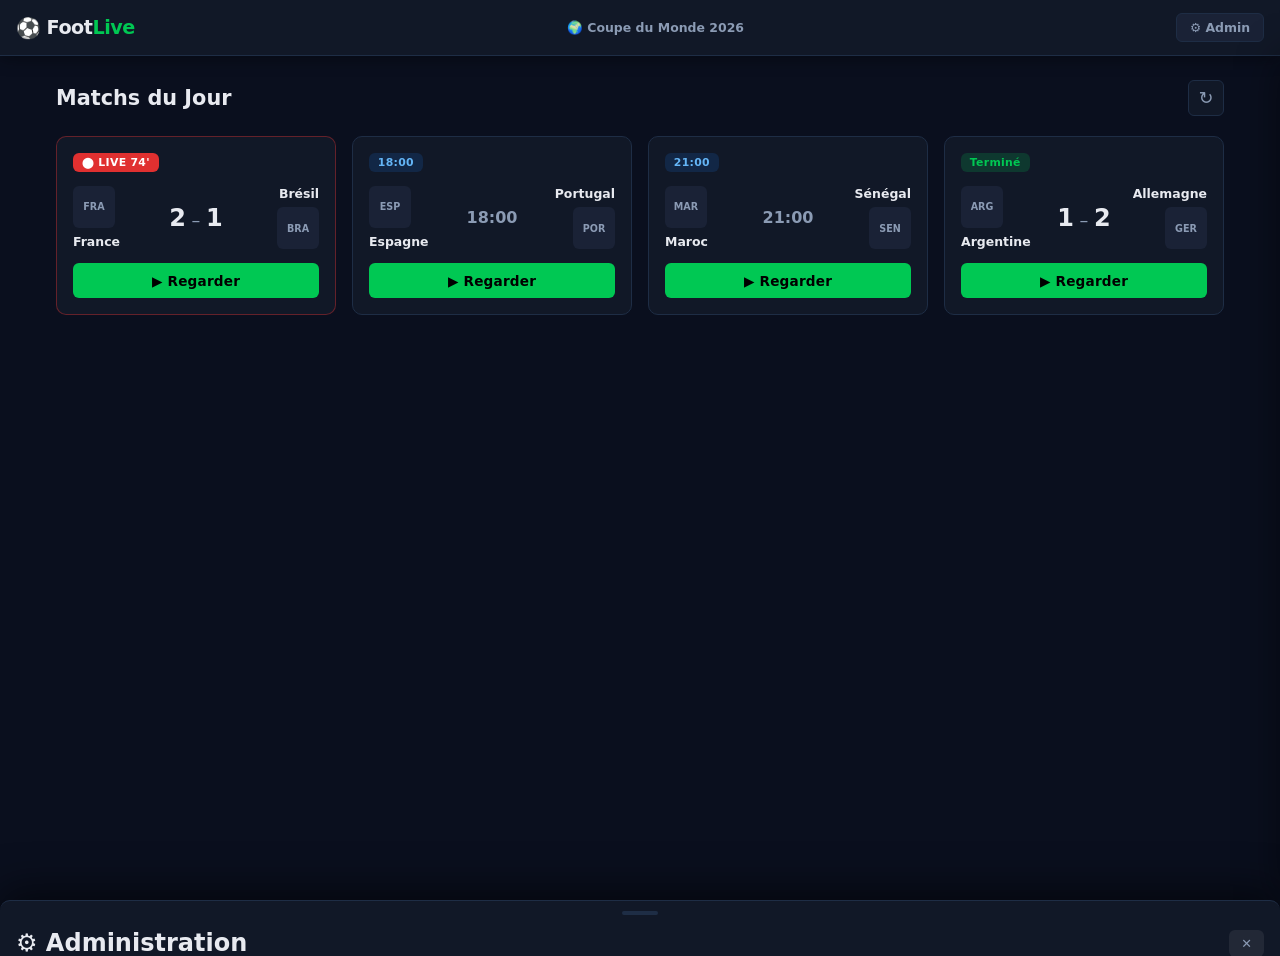
==== index.html @ f61d58e2 "feat: refonte complète FootLive - UX match-first Nouveau flux : matchs du jour → chaînes du match → " ====
<!DOCTYPE html>
<html lang="fr">
<head>
  <meta charset="UTF-8" />
  <meta name="viewport" content="width=device-width, initial-scale=1.0" />
  <title>FootLive – Streaming Football</title>
  <link rel="stylesheet" href="css/style.css" />
  <script src="https://cdn.jsdelivr.net/npm/hls.js@latest"></script>
  <script src="https://www.gstatic.com/firebasejs/9.22.2/firebase-app-compat.js"></script>
  <script src="https://www.gstatic.com/firebasejs/9.22.2/firebase-database-compat.js"></script>
</head>
<body>

  <!-- ═══════════════════════════════════
       HEADER
  ═══════════════════════════════════ -->
  <header class="header">
    <div class="header__brand">
      <span class="header__icon">⚽</span>
      <span class="header__name">Foot<span class="accent">Live</span></span>
    </div>
    <div class="header__badge">🌍 Coupe du Monde 2026</div>
    <button class="btn-admin" id="btnAdmin">⚙ Admin</button>
  </header>

  <!-- ═══════════════════════════════════
       CONTENU PRINCIPAL – Matchs du Jour
  ═══════════════════════════════════ -->
  <main class="main">
    <div class="section-header">
      <h1 class="section-title">Matchs du Jour</h1>
      <button class="btn-refresh" id="btnRefresh" title="Actualiser">↻</button>
    </div>
    <div class="matches-grid" id="matchesGrid">
      <p class="state-msg">Chargement des matchs…</p>
    </div>
  </main>

  <!-- ═══════════════════════════════════
       OVERLAY (assombrit le fond)
  ═══════════════════════════════════ -->
  <div class="overlay" id="overlay"></div>

  <!-- ═══════════════════════════════════
       PANEL CHAÎNES (slide depuis la droite)
  ═══════════════════════════════════ -->
  <aside class="channel-panel" id="channelPanel" aria-hidden="true">
    <div class="panel-header">
      <h2 class="panel-title" id="channelPanelTitle">📺 Chaînes disponibles</h2>
      <button class="btn-icon" id="btnCloseChannels" title="Fermer">✕</button>
    </div>
    <ul class="channel-list" id="channelList">
      <li class="state-msg">Chargement…</li>
    </ul>
  </aside>

  <!-- ═══════════════════════════════════
       LECTEUR PLEIN ÉCRAN
  ═══════════════════════════════════ -->
  <div class="player-overlay" id="playerOverlay" aria-hidden="true">
    <div class="player-header">
      <button class="btn-icon btn-back" id="btnBackToChannels">← Chaînes</button>
      <div class="player-info">
        <span class="player-channel-name" id="playerChannelName">–</span>
        <span class="player-match-name" id="playerMatchName">–</span>
      </div>
      <button class="btn-icon btn-quit" id="btnClosePlayer">✕ Quitter</button>
    </div>
    <div class="player-body">
      <div class="player-placeholder" id="playerPlaceholder">
        <div class="placeholder-icon">▶</div>
        <p id="playerMsg">Chargement du stream…</p>
      </div>
      <video id="videoPlayer" controls playsinline></video>
      <iframe id="iframePlayer"
        allowfullscreen
        allow="autoplay; encrypted-media; picture-in-picture">
      </iframe>
    </div>
  </div>

  <!-- ═══════════════════════════════════
       MODAL PIN
  ═══════════════════════════════════ -->
  <div class="pin-modal" id="pinModal" aria-hidden="true">
    <div class="pin-modal__box">
      <h2>🔐 Accès Admin</h2>
      <p class="pin-subtitle">Entrez votre code PIN à 4 chiffres</p>
      <div class="pin-inputs">
        <input class="pin-digit" type="password" maxlength="1" inputmode="numeric" autocomplete="off">
        <input class="pin-digit" type="password" maxlength="1" inputmode="numeric" autocomplete="off">
        <input class="pin-digit" type="password" maxlength="1" inputmode="numeric" autocomplete="off">
        <input class="pin-digit" type="password" maxlength="1" inputmode="numeric" autocomplete="off">
      </div>
      <p class="pin-error" id="pinError"></p>
      <button class="btn-ghost" id="btnCancelPin">Annuler</button>
    </div>
  </div>

  <!-- ═══════════════════════════════════
       PANEL ADMIN (bottom sheet)
  ═══════════════════════════════════ -->
  <div class="admin-panel" id="adminPanel" aria-hidden="true">
    <div class="admin-panel__handle"></div>
    <div class="panel-header">
      <h2>⚙ Administration</h2>
      <button class="btn-icon" id="btnCloseAdmin">✕</button>
    </div>

    <div class="admin-tabs" role="tablist">
      <button class="admin-tab active" data-tab="channels">📋 Chaînes</button>
      <button class="admin-tab" data-tab="add">➕ Ajouter</button>
      <button class="admin-tab" data-tab="settings">🔧 Paramètres</button>
    </div>

    <div class="admin-body">

      <!-- Liste des chaînes -->
      <div class="admin-pane active" id="admin-channels">
        <ul class="admin-ch-list" id="adminChannelList">
          <li class="state-msg">Chargement…</li>
        </ul>
      </div>

      <!-- Formulaire Ajouter -->
      <div class="admin-pane" id="admin-add">
        <form class="form" id="addChannelForm" novalidate>
          <div class="form-group">
            <label for="newName">Nom de la chaîne <span class="required">*</span></label>
            <input id="newName" type="text" placeholder="ex : beIN Sports 1" required />
          </div>
          <div class="form-group">
            <label for="newLogo">URL du logo</label>
            <input id="newLogo" type="url" placeholder="https://…/logo.png" />
          </div>
          <div class="form-group">
            <label for="newUrl">URL du stream <span class="required">*</span></label>
            <input id="newUrl" type="text" placeholder="mora=https://… ou embed=https://…" required />
            <small>Préfixe <code>mora=</code> pour HLS · <code>embed=</code> pour iframe</small>
          </div>
          <div class="form-group">
            <label for="newCategory">Catégorie</label>
            <select id="newCategory">
              <option value="general">Général</option>
              <option value="sports">Sports</option>
              <option value="football">Football</option>
              <option value="premium">Premium</option>
            </select>
          </div>
          <div class="form-group">
            <label for="newMatches">Mots-clés matchs</label>
            <input id="newMatches" type="text" placeholder="France, Brésil, Real Madrid" />
            <small>Séparés par des virgules — laissez vide pour afficher sur tous les matchs</small>
          </div>
          <button type="submit" class="btn-primary">➕ Ajouter la chaîne</button>
          <p class="form-feedback" id="addFeedback"></p>
        </form>
      </div>

      <!-- Paramètres -->
      <div class="admin-pane" id="admin-settings">
        <form class="form" id="changePinForm" novalidate>
          <h3>Changer le code PIN</h3>
          <div class="form-group">
            <label for="currentPin">PIN actuel</label>
            <input id="currentPin" type="password" maxlength="4" inputmode="numeric" />
          </div>
          <div class="form-group">
            <label for="newPinSetting">Nouveau PIN (4 chiffres)</label>
            <input id="newPinSetting" type="password" maxlength="4" inputmode="numeric" />
          </div>
          <div class="form-group">
            <label for="confirmPinSetting">Confirmer le nouveau PIN</label>
            <input id="confirmPinSetting" type="password" maxlength="4" inputmode="numeric" />
          </div>
          <button type="submit" class="btn-primary">Enregistrer</button>
          <p class="form-feedback" id="pinFeedback"></p>
        </form>
      </div>

    </div>
  </div>

  <!-- ═══════════════════════════════════
       SCRIPTS (ordre de chargement important)
  ═══════════════════════════════════ -->
  <script src="js/firebase.config.js"></script>
  <script src="js/player.js"></script>
  <script src="js/channels.js"></script>
  <script src="js/matches.js"></script>
  <script src="js/app.js"></script>
</body>
</html>
---- css/style.css ----
/* ============================================================
   style.css – FootLive · Thème dark · Mobile-first
============================================================ */

/* ── Variables ── */
:root {
  --bg:        #0a0f1e;
  --bg-card:   #111827;
  --bg-card-2: #1a2236;
  --green:     #00c853;
  --red:       #e03030;
  --text:      #e8eaf0;
  --text-dim:  #8b9bb4;
  --border:    #1e2d45;
  --h:         56px;       /* hauteur header */
  --panel-w:   360px;      /* largeur panel chaînes */
  --r:         10px;       /* border-radius */
  --r-sm:      6px;
  --t:         0.25s ease;
  --shadow:    0 8px 40px rgba(0,0,0,0.55);
}

/* ── Reset ── */
*, *::before, *::after { box-sizing: border-box; margin: 0; padding: 0; }
html { font-size: 16px; }
body {
  background: var(--bg);
  color: var(--text);
  font-family: system-ui, -apple-system, 'Segoe UI', sans-serif;
  min-height: 100vh;
  overflow-x: hidden;
}
ul  { list-style: none; }
img { display: block; }
button { cursor: pointer; font-family: inherit; border: none; background: none; }
input, select { font-family: inherit; }

::-webkit-scrollbar { width: 6px; }
::-webkit-scrollbar-track { background: var(--bg); }
::-webkit-scrollbar-thumb { background: var(--border); border-radius: 3px; }
::-webkit-scrollbar-thumb:hover { background: var(--text-dim); }

/* ============================================================
   HEADER
============================================================ */
.header {
  position: fixed;
  top: 0; left: 0; right: 0;
  height: var(--h);
  background: var(--bg-card);
  border-bottom: 1px solid var(--border);
  display: flex;
  align-items: center;
  padding: 0 1rem;
  gap: 0.75rem;
  z-index: 100;
  box-shadow: 0 2px 16px rgba(0,0,0,0.4);
}

.header__brand {
  display: flex;
  align-items: center;
  gap: 0.35rem;
  flex-shrink: 0;
}

.header__icon { font-size: 1.25rem; }

.header__name {
  font-size: 1.2rem;
  font-weight: 800;
  letter-spacing: -0.5px;
  white-space: nowrap;
}

.accent { color: var(--green); }

.header__badge {
  flex: 1;
  text-align: center;
  font-size: 0.78rem;
  font-weight: 600;
  color: var(--text-dim);
  white-space: nowrap;
}

.btn-admin {
  background: var(--bg-card-2);
  border: 1px solid var(--border);
  color: var(--text-dim);
  padding: 0.38rem 0.8rem;
  border-radius: var(--r-sm);
  font-size: 0.78rem;
  font-weight: 600;
  flex-shrink: 0;
  transition: var(--t);
}
.btn-admin:hover { border-color: var(--green); color: var(--green); }

/* ============================================================
   MAIN – MATCHS DU JOUR
============================================================ */
.main {
  margin-top: var(--h);
  padding: 1.5rem 1rem 3rem;
  max-width: 1200px;
  margin-left: auto;
  margin-right: auto;
}

.section-header {
  display: flex;
  align-items: center;
  justify-content: space-between;
  margin-bottom: 1.25rem;
}

.section-title {
  font-size: 1.3rem;
  font-weight: 800;
}

.btn-refresh {
  background: var(--bg-card);
  border: 1px solid var(--border);
  color: var(--text-dim);
  width: 36px;
  height: 36px;
  border-radius: var(--r-sm);
  font-size: 1.1rem;
  display: flex;
  align-items: center;
  justify-content: center;
  transition: color var(--t), border-color var(--t);
}
.btn-refresh:hover { color: var(--green); border-color: var(--green); }

/* ── Grille de cards ── */
.matches-grid {
  display: grid;
  grid-template-columns: repeat(auto-fill, minmax(280px, 1fr));
  gap: 1rem;
}

/* ── Card match ── */
.match-card {
  background: var(--bg-card);
  border: 1px solid var(--border);
  border-radius: var(--r);
  padding: 1rem;
  display: flex;
  flex-direction: column;
  gap: 0.85rem;
  transition: transform var(--t), box-shadow var(--t), border-color var(--t);
}

.match-card:hover {
  transform: translateY(-3px);
  box-shadow: var(--shadow);
}

.match-card--live { border-color: rgba(224,48,48,0.4); }

/* Badges statut */
.badge {
  align-self: flex-start;
  font-size: 0.68rem;
  font-weight: 700;
  padding: 0.2rem 0.55rem;
  border-radius: var(--r-sm);
  letter-spacing: 0.3px;
}

.badge--live {
  background: var(--red);
  color: #fff;
  animation: pulse 1.5s infinite;
}

.badge--ft {
  background: rgba(0,200,83,0.18);
  color: var(--green);
}

.badge--ns {
  background: rgba(21,101,192,0.2);
  color: #64b5f6;
}

@keyframes pulse {
  0%, 100% { opacity: 1; }
  50%       { opacity: 0.55; }
}

/* Équipes + score */
.match-teams {
  display: flex;
  align-items: center;
  gap: 0.4rem;
}

.team {
  display: flex;
  flex-direction: column;
  align-items: center;
  gap: 0.4rem;
  flex: 1;
  min-width: 0;
}

.team--home { align-items: flex-start; }
.team--away { align-items: flex-end; }

.team-logo {
  width: 42px;
  height: 42px;
  object-fit: contain;
  flex-shrink: 0;
}

.team-logo-fb {
  width: 42px;
  height: 42px;
  background: var(--bg-card-2);
  border-radius: var(--r-sm);
  display: flex;
  align-items: center;
  justify-content: center;
  font-size: 0.6rem;
  font-weight: 700;
  color: var(--text-dim);
  text-transform: uppercase;
  flex-shrink: 0;
}

.team-name {
  font-size: 0.78rem;
  font-weight: 600;
  white-space: nowrap;
  overflow: hidden;
  text-overflow: ellipsis;
  max-width: 100%;
}

.team--home .team-name { text-align: left; }
.team--away .team-name { text-align: right; }

/* Score / heure */
.match-score {
  font-size: 1.5rem;
  font-weight: 900;
  text-align: center;
  min-width: 68px;
  flex-shrink: 0;
  color: var(--text);
}

.score-sep {
  color: var(--text-dim);
  font-weight: 400;
  font-size: 1.1rem;
}

.match-time {
  font-size: 1rem;
  font-weight: 700;
  text-align: center;
  min-width: 68px;
  flex-shrink: 0;
  color: var(--text-dim);
}

/* Bouton regarder */
.btn-watch {
  background: var(--green);
  color: #000;
  padding: 0.6rem 1rem;
  border-radius: var(--r-sm);
  font-size: 0.85rem;
  font-weight: 700;
  width: 100%;
  transition: opacity var(--t);
  letter-spacing: 0.2px;
}
.btn-watch:hover { opacity: 0.82; }

/* État vide / chargement */
.state-msg {
  color: var(--text-dim);
  font-size: 0.9rem;
  text-align: center;
  padding: 2.5rem 1rem;
  grid-column: 1 / -1;
}

/* ============================================================
   OVERLAY (fond sombre)
============================================================ */
.overlay {
  display: none;
  position: fixed;
  inset: 0;
  background: rgba(0,0,0,0.68);
  z-index: 200;
  backdrop-filter: blur(3px);
  -webkit-backdrop-filter: blur(3px);
}
.overlay.active { display: block; }

/* ============================================================
   PANEL CHAÎNES (slide depuis la droite)
============================================================ */
.channel-panel {
  position: fixed;
  top: var(--h);
  right: 0;
  bottom: 0;
  width: min(var(--panel-w), 100vw);
  background: var(--bg-card);
  border-left: 1px solid var(--border);
  z-index: 300;
  display: flex;
  flex-direction: column;
  transform: translateX(102%);
  transition: transform 0.3s cubic-bezier(0.4, 0, 0.2, 1);
  box-shadow: -8px 0 40px rgba(0,0,0,0.45);
}

.channel-panel.open { transform: translateX(0); }

/* ── En-tête commun panel / admin ── */
.panel-header {
  display: flex;
  align-items: center;
  justify-content: space-between;
  padding: 0.9rem 1rem;
  border-bottom: 1px solid var(--border);
  flex-shrink: 0;
  gap: 0.75rem;
}

.panel-title {
  font-size: 0.88rem;
  font-weight: 700;
  line-height: 1.35;
  flex: 1;
}

/* ── Liste chaînes ── */
.channel-list {
  flex: 1;
  overflow-y: auto;
  padding-bottom: 1rem;
}

.channel-list .state-msg {
  padding: 2rem 1rem;
}

.channel-item {
  display: flex;
  align-items: center;
  gap: 0.75rem;
  padding: 0.8rem 1rem;
  border-bottom: 1px solid var(--border);
  transition: background var(--t);
}
.channel-item:hover { background: var(--bg-card-2); }

.ch-logo {
  width: 40px;
  height: 40px;
  object-fit: contain;
  border-radius: var(--r-sm);
  background: var(--bg-card-2);
  flex-shrink: 0;
}

.ch-logo-fb {
  width: 40px;
  height: 40px;
  display: flex;
  align-items: center;
  justify-content: center;
  font-size: 1.3rem;
  flex-shrink: 0;
  background: var(--bg-card-2);
  border-radius: var(--r-sm);
}

.ch-name {
  flex: 1;
  font-size: 0.875rem;
  font-weight: 600;
  white-space: nowrap;
  overflow: hidden;
  text-overflow: ellipsis;
}

.btn-watch-ch {
  background: var(--green);
  color: #000;
  padding: 0.35rem 0.7rem;
  border-radius: var(--r-sm);
  font-size: 0.75rem;
  font-weight: 700;
  flex-shrink: 0;
  transition: opacity var(--t);
}
.btn-watch-ch:hover { opacity: 0.82; }

/* ============================================================
   LECTEUR PLEIN ÉCRAN
============================================================ */
.player-overlay {
  position: fixed;
  inset: 0;
  background: #000;
  z-index: 400;
  display: flex;
  flex-direction: column;
  transform: translateY(100%);
  transition: transform 0.35s cubic-bezier(0.4, 0, 0.2, 1);
}

.player-overlay.open { transform: translateY(0); }

/* En-tête lecteur */
.player-header {
  display: flex;
  align-items: center;
  gap: 0.75rem;
  padding: 0.7rem 1rem;
  background: rgba(10,15,30,0.95);
  border-bottom: 1px solid rgba(255,255,255,0.07);
  flex-shrink: 0;
}

.player-info {
  flex: 1;
  display: flex;
  flex-direction: column;
  align-items: center;
  min-width: 0;
  gap: 2px;
}

.player-channel-name {
  font-size: 0.9rem;
  font-weight: 700;
  white-space: nowrap;
  overflow: hidden;
  text-overflow: ellipsis;
  max-width: 100%;
}

.player-match-name {
  font-size: 0.72rem;
  color: var(--text-dim);
  white-space: nowrap;
  overflow: hidden;
  text-overflow: ellipsis;
  max-width: 100%;
}

/* Corps lecteur */
.player-body {
  flex: 1;
  position: relative;
  background: #000;
}

#videoPlayer,
#iframePlayer {
  position: absolute;
  inset: 0;
  width: 100%;
  height: 100%;
  border: none;
  display: none;
}

.player-placeholder {
  position: absolute;
  inset: 0;
  display: flex;
  flex-direction: column;
  align-items: center;
  justify-content: center;
  gap: 1rem;
  color: var(--text-dim);
}

.placeholder-icon {
  font-size: 3.5rem;
  opacity: 0.25;
}

/* ── Boutons icône ── */
.btn-icon {
  background: rgba(255,255,255,0.07);
  color: var(--text-dim);
  padding: 0.38rem 0.75rem;
  border-radius: var(--r-sm);
  font-size: 0.8rem;
  font-weight: 600;
  transition: background var(--t), color var(--t);
  white-space: nowrap;
  flex-shrink: 0;
}
.btn-icon:hover { background: rgba(255,255,255,0.13); color: var(--text); }

.btn-back { color: var(--green); }
.btn-back:hover { color: var(--green); }

.btn-quit { color: rgba(224,48,48,0.75); }
.btn-quit:hover { color: var(--red); }

/* ============================================================
   MODAL PIN
============================================================ */
.pin-modal {
  display: none;
  position: fixed;
  inset: 0;
  background: rgba(0,0,0,0.78);
  z-index: 500;
  align-items: center;
  justify-content: center;
  backdrop-filter: blur(4px);
}
.pin-modal.open { display: flex; }

.pin-modal__box {
  background: var(--bg-card);
  border: 1px solid var(--border);
  border-radius: var(--r);
  padding: 2rem 1.75rem;
  text-align: center;
  width: min(360px, 92vw);
  box-shadow: var(--shadow);
}

.pin-modal__box h2 { font-size: 1.15rem; margin-bottom: 0.5rem; }

.pin-subtitle {
  font-size: 0.83rem;
  color: var(--text-dim);
  margin-bottom: 1.5rem;
}

.pin-inputs {
  display: flex;
  gap: 0.7rem;
  justify-content: center;
  margin-bottom: 0.85rem;
}

.pin-digit {
  width: 52px;
  height: 56px;
  background: var(--bg-card-2);
  border: 2px solid var(--border);
  color: var(--text);
  border-radius: var(--r-sm);
  text-align: center;
  font-size: 1.5rem;
  font-weight: 700;
  outline: none;
  transition: border-color var(--t);
}
.pin-digit:focus { border-color: var(--green); }

.pin-error {
  color: var(--red);
  font-size: 0.8rem;
  min-height: 1.2em;
  margin-bottom: 0.75rem;
}

/* ============================================================
   PANEL ADMIN (bottom sheet)
============================================================ */
.admin-panel {
  position: fixed;
  bottom: 0; left: 0; right: 0;
  height: 72vh;
  background: var(--bg-card);
  border-top: 1px solid var(--border);
  border-radius: var(--r) var(--r) 0 0;
  z-index: 400;
  display: flex;
  flex-direction: column;
  transform: translateY(100%);
  transition: transform 0.35s cubic-bezier(0.4, 0, 0.2, 1);
  box-shadow: 0 -10px 40px rgba(0,0,0,0.55);
}
.admin-panel.open { transform: translateY(0); }

.admin-panel__handle {
  width: 36px;
  height: 4px;
  background: var(--border);
  border-radius: 2px;
  margin: 10px auto 0;
  flex-shrink: 0;
}

/* Onglets admin */
.admin-tabs {
  display: flex;
  border-bottom: 1px solid var(--border);
  flex-shrink: 0;
}

.admin-tab {
  flex: 1;
  padding: 0.72rem 0.5rem;
  color: var(--text-dim);
  font-size: 0.78rem;
  font-weight: 600;
  border-bottom: 2px solid transparent;
  transition: var(--t);
}
.admin-tab:hover { color: var(--text); }
.admin-tab.active { color: var(--green); border-bottom-color: var(--green); }

/* Corps admin */
.admin-body {
  flex: 1;
  overflow: hidden;
  position: relative;
}

.admin-pane {
  display: none;
  position: absolute;
  inset: 0;
  overflow-y: auto;
  padding: 1rem;
}
.admin-pane.active { display: block; }

/* Liste chaînes admin */
.admin-ch-list {
  display: flex;
  flex-direction: column;
  gap: 0.5rem;
}

.admin-ch-item {
  display: flex;
  align-items: center;
  gap: 0.75rem;
  background: var(--bg-card-2);
  border: 1px solid var(--border);
  border-radius: var(--r-sm);
  padding: 0.7rem 0.85rem;
}

.admin-ch-info {
  flex: 1;
  min-width: 0;
}

.admin-ch-name {
  display: block;
  font-size: 0.875rem;
  font-weight: 600;
  white-space: nowrap;
  overflow: hidden;
  text-overflow: ellipsis;
}

.admin-ch-cat {
  font-size: 0.7rem;
  color: var(--text-dim);
  margin-top: 1px;
}

.btn-delete {
  border: 1px solid var(--red);
  color: var(--red);
  padding: 0.28rem 0.6rem;
  border-radius: var(--r-sm);
  font-size: 0.75rem;
  flex-shrink: 0;
  transition: background var(--t);
}
.btn-delete:hover { background: rgba(224,48,48,0.12); }

/* ============================================================
   FORMULAIRES
============================================================ */
.form {
  display: flex;
  flex-direction: column;
  gap: 0.9rem;
  max-width: 520px;
}

.form h3 { font-size: 1rem; margin-bottom: 0.25rem; }

.form-group {
  display: flex;
  flex-direction: column;
  gap: 0.3rem;
}

.form-group label {
  font-size: 0.78rem;
  color: var(--text-dim);
  font-weight: 500;
}

.required { color: var(--red); }

.form-group input,
.form-group select {
  background: var(--bg-card-2);
  border: 1px solid var(--border);
  color: var(--text);
  border-radius: var(--r-sm);
  padding: 0.55rem 0.75rem;
  font-size: 0.875rem;
  outline: none;
  transition: border-color var(--t);
}
.form-group input:focus,
.form-group select:focus { border-color: var(--green); }
.form-group input::placeholder { color: var(--text-dim); }

.form-group small { font-size: 0.7rem; color: var(--text-dim); }
.form-group code {
  color: var(--green);
  background: rgba(0,200,83,0.1);
  padding: 0 3px;
  border-radius: 3px;
  font-size: 0.9em;
}

/* ── Boutons ── */
.btn-primary {
  background: var(--green);
  color: #000;
  padding: 0.6rem 1.25rem;
  border-radius: var(--r-sm);
  font-size: 0.875rem;
  font-weight: 700;
  align-self: flex-start;
  transition: opacity var(--t);
}
.btn-primary:hover { opacity: 0.83; }

.btn-ghost {
  background: transparent;
  border: 1px solid var(--border);
  color: var(--text-dim);
  padding: 0.5rem 1.25rem;
  border-radius: var(--r-sm);
  font-size: 0.875rem;
  margin-top: 0.25rem;
  transition: var(--t);
}
.btn-ghost:hover { color: var(--text); border-color: var(--text-dim); }

/* Feedback formulaire */
.form-feedback {
  font-size: 0.8rem;
  min-height: 1.2em;
}
.form-feedback.success { color: var(--green); }
.form-feedback.error   { color: var(--red); }

/* ============================================================
   RESPONSIVE
============================================================ */
@media (max-width: 600px) {
  .header__badge { display: none; }

  .matches-grid { grid-template-columns: 1fr; }

  .channel-panel { width: 100%; border-left: none; }

  .admin-panel { height: 88vh; }

  .player-header { padding: 0.5rem 0.75rem; gap: 0.5rem; }
  .btn-icon { padding: 0.35rem 0.6rem; font-size: 0.75rem; }
}

@media (max-width: 380px) {
  .pin-digit  { width: 44px; height: 48px; font-size: 1.25rem; }
  .pin-inputs { gap: 0.5rem; }
}
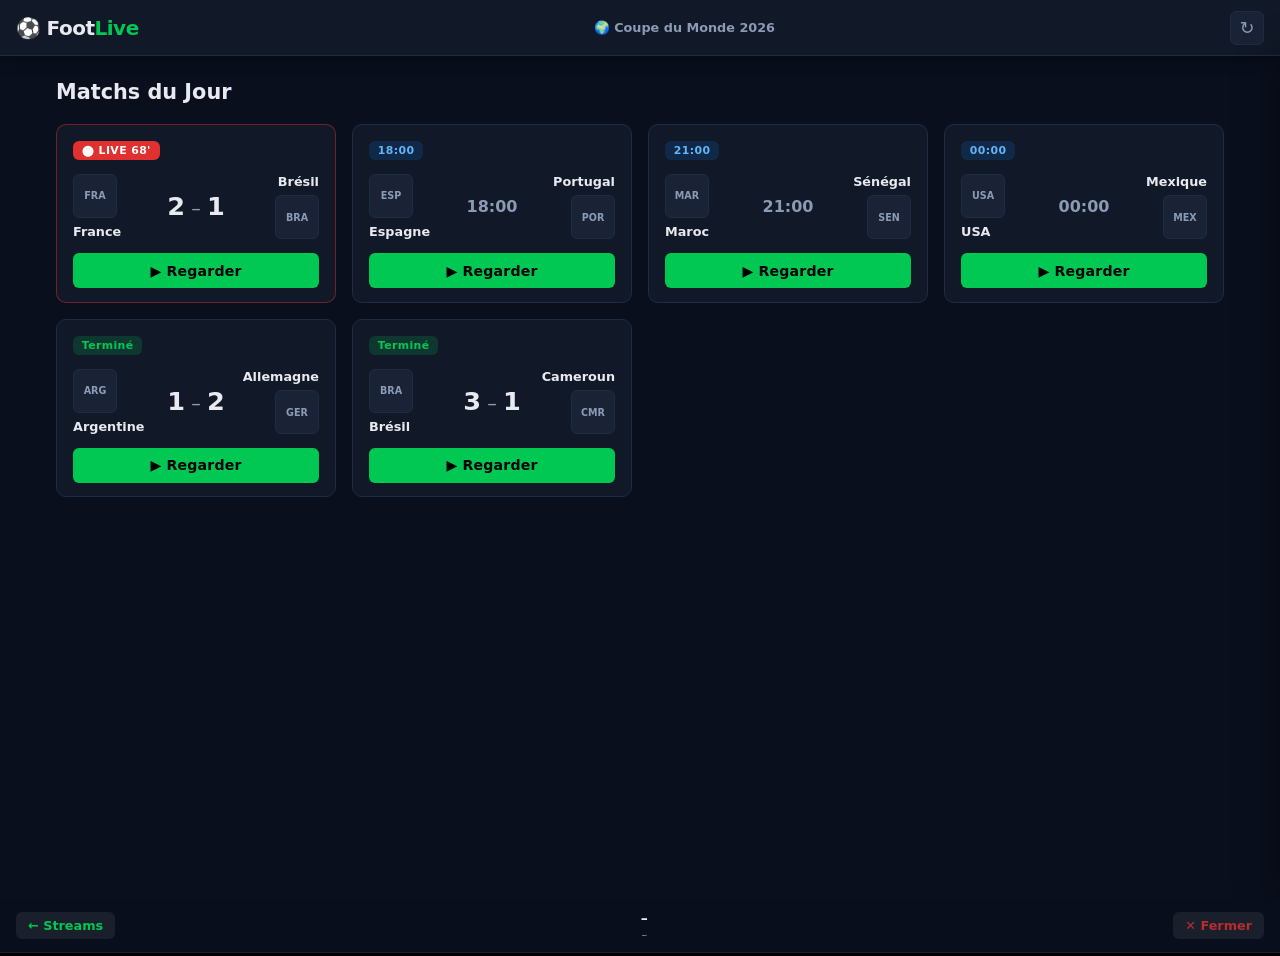
==== commit ac7b9207: "feat: système embed direct style Koora Live Suppression de Firebase, hls.js, admin panel et PIN. Arc" ====
--- a/index.html
+++ b/index.html
@@ -5,189 +5,79 @@
   <meta name="viewport" content="width=device-width, initial-scale=1.0" />
   <title>FootLive – Streaming Football</title>
   <link rel="stylesheet" href="css/style.css" />
-  <script src="https://cdn.jsdelivr.net/npm/hls.js@latest"></script>
-  <script src="https://www.gstatic.com/firebasejs/9.22.2/firebase-app-compat.js"></script>
-  <script src="https://www.gstatic.com/firebasejs/9.22.2/firebase-database-compat.js"></script>
 </head>
 <body>
 
-  <!-- ═══════════════════════════════════
+  <!-- ══════════════════════════════════════
        HEADER
-  ═══════════════════════════════════ -->
+  ══════════════════════════════════════ -->
   <header class="header">
     <div class="header__brand">
       <span class="header__icon">⚽</span>
       <span class="header__name">Foot<span class="accent">Live</span></span>
     </div>
     <div class="header__badge">🌍 Coupe du Monde 2026</div>
-    <button class="btn-admin" id="btnAdmin">⚙ Admin</button>
+    <button class="btn-refresh-top" id="btnRefresh" title="Actualiser">↻</button>
   </header>
 
-  <!-- ═══════════════════════════════════
-       CONTENU PRINCIPAL – Matchs du Jour
-  ═══════════════════════════════════ -->
+  <!-- ══════════════════════════════════════
+       MATCHS DU JOUR
+  ══════════════════════════════════════ -->
   <main class="main">
     <div class="section-header">
       <h1 class="section-title">Matchs du Jour</h1>
-      <button class="btn-refresh" id="btnRefresh" title="Actualiser">↻</button>
     </div>
     <div class="matches-grid" id="matchesGrid">
       <p class="state-msg">Chargement des matchs…</p>
     </div>
   </main>
 
-  <!-- ═══════════════════════════════════
-       OVERLAY (assombrit le fond)
-  ═══════════════════════════════════ -->
+  <!-- ══════════════════════════════════════
+       OVERLAY (fond sombre)
+  ══════════════════════════════════════ -->
   <div class="overlay" id="overlay"></div>
 
-  <!-- ═══════════════════════════════════
-       PANEL CHAÎNES (slide depuis la droite)
-  ═══════════════════════════════════ -->
-  <aside class="channel-panel" id="channelPanel" aria-hidden="true">
+  <!-- ══════════════════════════════════════
+       PANEL STREAMS (slide depuis la droite)
+  ══════════════════════════════════════ -->
+  <aside class="stream-panel" id="streamPanel" aria-hidden="true">
     <div class="panel-header">
-      <h2 class="panel-title" id="channelPanelTitle">📺 Chaînes disponibles</h2>
-      <button class="btn-icon" id="btnCloseChannels" title="Fermer">✕</button>
+      <h2 class="panel-title" id="streamPanelTitle">📺 Streams disponibles</h2>
+      <button class="btn-icon" id="btnCloseStreams" title="Fermer">✕</button>
     </div>
-    <ul class="channel-list" id="channelList">
+    <p class="panel-match-name" id="panelMatchName"></p>
+    <ul class="stream-list" id="streamList">
       <li class="state-msg">Chargement…</li>
     </ul>
   </aside>
 
-  <!-- ═══════════════════════════════════
+  <!-- ══════════════════════════════════════
        LECTEUR PLEIN ÉCRAN
-  ═══════════════════════════════════ -->
+  ══════════════════════════════════════ -->
   <div class="player-overlay" id="playerOverlay" aria-hidden="true">
     <div class="player-header">
-      <button class="btn-icon btn-back" id="btnBackToChannels">← Chaînes</button>
+      <button class="btn-icon btn-back" id="btnBack">← Streams</button>
       <div class="player-info">
-        <span class="player-channel-name" id="playerChannelName">–</span>
-        <span class="player-match-name" id="playerMatchName">–</span>
+        <span class="player-match" id="playerMatch">–</span>
+        <span class="player-stream" id="playerStream">–</span>
       </div>
-      <button class="btn-icon btn-quit" id="btnClosePlayer">✕ Quitter</button>
+      <button class="btn-icon btn-quit" id="btnClosePlayer">✕ Fermer</button>
     </div>
     <div class="player-body">
-      <div class="player-placeholder" id="playerPlaceholder">
-        <div class="placeholder-icon">▶</div>
-        <p id="playerMsg">Chargement du stream…</p>
-      </div>
-      <video id="videoPlayer" controls playsinline></video>
-      <iframe id="iframePlayer"
+      <iframe
+        id="streamIframe"
         allowfullscreen
-        allow="autoplay; encrypted-media; picture-in-picture">
+        allow="autoplay; encrypted-media; picture-in-picture; fullscreen"
+        scrolling="no">
       </iframe>
     </div>
   </div>
 
-  <!-- ═══════════════════════════════════
-       MODAL PIN
-  ═══════════════════════════════════ -->
-  <div class="pin-modal" id="pinModal" aria-hidden="true">
-    <div class="pin-modal__box">
-      <h2>🔐 Accès Admin</h2>
-      <p class="pin-subtitle">Entrez votre code PIN à 4 chiffres</p>
-      <div class="pin-inputs">
-        <input class="pin-digit" type="password" maxlength="1" inputmode="numeric" autocomplete="off">
-        <input class="pin-digit" type="password" maxlength="1" inputmode="numeric" autocomplete="off">
-        <input class="pin-digit" type="password" maxlength="1" inputmode="numeric" autocomplete="off">
-        <input class="pin-digit" type="password" maxlength="1" inputmode="numeric" autocomplete="off">
-      </div>
-      <p class="pin-error" id="pinError"></p>
-      <button class="btn-ghost" id="btnCancelPin">Annuler</button>
-    </div>
-  </div>
-
-  <!-- ═══════════════════════════════════
-       PANEL ADMIN (bottom sheet)
-  ═══════════════════════════════════ -->
-  <div class="admin-panel" id="adminPanel" aria-hidden="true">
-    <div class="admin-panel__handle"></div>
-    <div class="panel-header">
-      <h2>⚙ Administration</h2>
-      <button class="btn-icon" id="btnCloseAdmin">✕</button>
-    </div>
-
-    <div class="admin-tabs" role="tablist">
-      <button class="admin-tab active" data-tab="channels">📋 Chaînes</button>
-      <button class="admin-tab" data-tab="add">➕ Ajouter</button>
-      <button class="admin-tab" data-tab="settings">🔧 Paramètres</button>
-    </div>
-
-    <div class="admin-body">
-
-      <!-- Liste des chaînes -->
-      <div class="admin-pane active" id="admin-channels">
-        <ul class="admin-ch-list" id="adminChannelList">
-          <li class="state-msg">Chargement…</li>
-        </ul>
-      </div>
-
-      <!-- Formulaire Ajouter -->
-      <div class="admin-pane" id="admin-add">
-        <form class="form" id="addChannelForm" novalidate>
-          <div class="form-group">
-            <label for="newName">Nom de la chaîne <span class="required">*</span></label>
-            <input id="newName" type="text" placeholder="ex : beIN Sports 1" required />
-          </div>
-          <div class="form-group">
-            <label for="newLogo">URL du logo</label>
-            <input id="newLogo" type="url" placeholder="https://…/logo.png" />
-          </div>
-          <div class="form-group">
-            <label for="newUrl">URL du stream <span class="required">*</span></label>
-            <input id="newUrl" type="text" placeholder="mora=https://… ou embed=https://…" required />
-            <small>Préfixe <code>mora=</code> pour HLS · <code>embed=</code> pour iframe</small>
-          </div>
-          <div class="form-group">
-            <label for="newCategory">Catégorie</label>
-            <select id="newCategory">
-              <option value="general">Général</option>
-              <option value="sports">Sports</option>
-              <option value="football">Football</option>
-              <option value="premium">Premium</option>
-            </select>
-          </div>
-          <div class="form-group">
-            <label for="newMatches">Mots-clés matchs</label>
-            <input id="newMatches" type="text" placeholder="France, Brésil, Real Madrid" />
-            <small>Séparés par des virgules — laissez vide pour afficher sur tous les matchs</small>
-          </div>
-          <button type="submit" class="btn-primary">➕ Ajouter la chaîne</button>
-          <p class="form-feedback" id="addFeedback"></p>
-        </form>
-      </div>
-
-      <!-- Paramètres -->
-      <div class="admin-pane" id="admin-settings">
-        <form class="form" id="changePinForm" novalidate>
-          <h3>Changer le code PIN</h3>
-          <div class="form-group">
-            <label for="currentPin">PIN actuel</label>
-            <input id="currentPin" type="password" maxlength="4" inputmode="numeric" />
-          </div>
-          <div class="form-group">
-            <label for="newPinSetting">Nouveau PIN (4 chiffres)</label>
-            <input id="newPinSetting" type="password" maxlength="4" inputmode="numeric" />
-          </div>
-          <div class="form-group">
-            <label for="confirmPinSetting">Confirmer le nouveau PIN</label>
-            <input id="confirmPinSetting" type="password" maxlength="4" inputmode="numeric" />
-          </div>
-          <button type="submit" class="btn-primary">Enregistrer</button>
-          <p class="form-feedback" id="pinFeedback"></p>
-        </form>
-      </div>
-
-    </div>
-  </div>
-
-  <!-- ═══════════════════════════════════
-       SCRIPTS (ordre de chargement important)
-  ═══════════════════════════════════ -->
-  <script src="js/firebase.config.js"></script>
+  <!-- ══════════════════════════════════════
+       SCRIPTS (ordre : matches → streams → player)
+  ══════════════════════════════════════ -->
+  <script src="js/matches.js"></script>
+  <script src="js/streams.js"></script>
   <script src="js/player.js"></script>
-  <script src="js/channels.js"></script>
-  <script src="js/matches.js"></script>
-  <script src="js/app.js"></script>
 </body>
 </html>
--- a/css/style.css
+++ b/css/style.css
@@ -1,5 +1,6 @@
 /* ============================================================
    style.css – FootLive · Thème dark · Mobile-first
+   Style inspiré Koora Live
 ============================================================ */
 
 /* ── Variables ── */
@@ -7,14 +8,15 @@
   --bg:        #0a0f1e;
   --bg-card:   #111827;
   --bg-card-2: #1a2236;
+  --bg-card-3: #0f1a2e;
   --green:     #00c853;
   --red:       #e03030;
   --text:      #e8eaf0;
   --text-dim:  #8b9bb4;
   --border:    #1e2d45;
-  --h:         56px;       /* hauteur header */
-  --panel-w:   360px;      /* largeur panel chaînes */
-  --r:         10px;       /* border-radius */
+  --h:         56px;
+  --panel-w:   360px;
+  --r:         10px;
   --r-sm:      6px;
   --t:         0.25s ease;
   --shadow:    0 8px 40px rgba(0,0,0,0.55);
@@ -22,18 +24,18 @@
 
 /* ── Reset ── */
 *, *::before, *::after { box-sizing: border-box; margin: 0; padding: 0; }
-html { font-size: 16px; }
-body {
+html  { font-size: 16px; -webkit-text-size-adjust: 100%; }
+body  {
   background: var(--bg);
   color: var(--text);
   font-family: system-ui, -apple-system, 'Segoe UI', sans-serif;
   min-height: 100vh;
   overflow-x: hidden;
 }
-ul  { list-style: none; }
-img { display: block; }
+ul    { list-style: none; }
+img   { display: block; }
 button { cursor: pointer; font-family: inherit; border: none; background: none; }
-input, select { font-family: inherit; }
+iframe { display: block; }
 
 ::-webkit-scrollbar { width: 6px; }
 ::-webkit-scrollbar-track { background: var(--bg); }
@@ -67,7 +69,7 @@
 .header__icon { font-size: 1.25rem; }
 
 .header__name {
-  font-size: 1.2rem;
+  font-size: 1.25rem;
   font-weight: 800;
   letter-spacing: -0.5px;
   white-space: nowrap;
@@ -78,27 +80,34 @@
 .header__badge {
   flex: 1;
   text-align: center;
-  font-size: 0.78rem;
+  font-size: 0.8rem;
   font-weight: 600;
   color: var(--text-dim);
   white-space: nowrap;
-}
-
-.btn-admin {
+  overflow: hidden;
+  text-overflow: ellipsis;
+}
+
+.btn-refresh-top {
   background: var(--bg-card-2);
   border: 1px solid var(--border);
   color: var(--text-dim);
-  padding: 0.38rem 0.8rem;
-  border-radius: var(--r-sm);
-  font-size: 0.78rem;
-  font-weight: 600;
-  flex-shrink: 0;
-  transition: var(--t);
-}
-.btn-admin:hover { border-color: var(--green); color: var(--green); }
-
-/* ============================================================
-   MAIN – MATCHS DU JOUR
+  width: 34px;
+  height: 34px;
+  border-radius: var(--r-sm);
+  font-size: 1.1rem;
+  display: flex;
+  align-items: center;
+  justify-content: center;
+  flex-shrink: 0;
+  transition: color var(--t), border-color var(--t);
+}
+.btn-refresh-top:hover { color: var(--green); border-color: var(--green); }
+.btn-refresh-top.spinning { animation: spin 0.45s linear; }
+@keyframes spin { to { transform: rotate(360deg); } }
+
+/* ============================================================
+   MAIN – MATCHS
 ============================================================ */
 .main {
   margin-top: var(--h);
@@ -109,9 +118,6 @@
 }
 
 .section-header {
-  display: flex;
-  align-items: center;
-  justify-content: space-between;
   margin-bottom: 1.25rem;
 }
 
@@ -120,22 +126,7 @@
   font-weight: 800;
 }
 
-.btn-refresh {
-  background: var(--bg-card);
-  border: 1px solid var(--border);
-  color: var(--text-dim);
-  width: 36px;
-  height: 36px;
-  border-radius: var(--r-sm);
-  font-size: 1.1rem;
-  display: flex;
-  align-items: center;
-  justify-content: center;
-  transition: color var(--t), border-color var(--t);
-}
-.btn-refresh:hover { color: var(--green); border-color: var(--green); }
-
-/* ── Grille de cards ── */
+/* ── Grille ── */
 .matches-grid {
   display: grid;
   grid-template-columns: repeat(auto-fill, minmax(280px, 1fr));
@@ -147,19 +138,18 @@
   background: var(--bg-card);
   border: 1px solid var(--border);
   border-radius: var(--r);
-  padding: 1rem;
+  padding: 1rem 1rem 0.85rem;
   display: flex;
   flex-direction: column;
   gap: 0.85rem;
   transition: transform var(--t), box-shadow var(--t), border-color var(--t);
-}
-
+  cursor: pointer;
+}
 .match-card:hover {
   transform: translateY(-3px);
   box-shadow: var(--shadow);
 }
-
-.match-card--live { border-color: rgba(224,48,48,0.4); }
+.match-card--live { border-color: rgba(224,48,48,0.45); }
 
 /* Badges statut */
 .badge {
@@ -168,31 +158,28 @@
   font-weight: 700;
   padding: 0.2rem 0.55rem;
   border-radius: var(--r-sm);
-  letter-spacing: 0.3px;
-}
-
+  letter-spacing: 0.4px;
+}
 .badge--live {
   background: var(--red);
   color: #fff;
-  animation: pulse 1.5s infinite;
-}
-
+  animation: blink 1.5s infinite;
+}
 .badge--ft {
   background: rgba(0,200,83,0.18);
   color: var(--green);
 }
-
 .badge--ns {
-  background: rgba(21,101,192,0.2);
+  background: rgba(21,101,192,0.22);
   color: #64b5f6;
 }
 
-@keyframes pulse {
+@keyframes blink {
   0%, 100% { opacity: 1; }
-  50%       { opacity: 0.55; }
-}
-
-/* Équipes + score */
+  50%       { opacity: 0.5; }
+}
+
+/* Équipes */
 .match-teams {
   display: flex;
   align-items: center;
@@ -212,16 +199,17 @@
 .team--away { align-items: flex-end; }
 
 .team-logo {
-  width: 42px;
-  height: 42px;
+  width: 44px;
+  height: 44px;
   object-fit: contain;
   flex-shrink: 0;
 }
 
 .team-logo-fb {
-  width: 42px;
-  height: 42px;
+  width: 44px;
+  height: 44px;
   background: var(--bg-card-2);
+  border: 1px solid var(--border);
   border-radius: var(--r-sm);
   display: flex;
   align-items: center;
@@ -234,7 +222,7 @@
 }
 
 .team-name {
-  font-size: 0.78rem;
+  font-size: 0.8rem;
   font-weight: 600;
   white-space: nowrap;
   overflow: hidden;
@@ -245,27 +233,26 @@
 .team--home .team-name { text-align: left; }
 .team--away .team-name { text-align: right; }
 
-/* Score / heure */
+/* Score / Heure */
 .match-score {
-  font-size: 1.5rem;
+  font-size: 1.6rem;
   font-weight: 900;
   text-align: center;
-  min-width: 68px;
+  min-width: 70px;
   flex-shrink: 0;
   color: var(--text);
-}
-
+  line-height: 1;
+}
 .score-sep {
   color: var(--text-dim);
   font-weight: 400;
-  font-size: 1.1rem;
-}
-
+  font-size: 1.2rem;
+}
 .match-time {
   font-size: 1rem;
   font-weight: 700;
   text-align: center;
-  min-width: 68px;
+  min-width: 70px;
   flex-shrink: 0;
   color: var(--text-dim);
 }
@@ -276,7 +263,7 @@
   color: #000;
   padding: 0.6rem 1rem;
   border-radius: var(--r-sm);
-  font-size: 0.85rem;
+  font-size: 0.88rem;
   font-weight: 700;
   width: 100%;
   transition: opacity var(--t);
@@ -284,7 +271,7 @@
 }
 .btn-watch:hover { opacity: 0.82; }
 
-/* État vide / chargement */
+/* États vides */
 .state-msg {
   color: var(--text-dim);
   font-size: 0.9rem;
@@ -294,13 +281,13 @@
 }
 
 /* ============================================================
-   OVERLAY (fond sombre)
+   OVERLAY
 ============================================================ */
 .overlay {
   display: none;
   position: fixed;
   inset: 0;
-  background: rgba(0,0,0,0.68);
+  background: rgba(0,0,0,0.7);
   z-index: 200;
   backdrop-filter: blur(3px);
   -webkit-backdrop-filter: blur(3px);
@@ -308,9 +295,9 @@
 .overlay.active { display: block; }
 
 /* ============================================================
-   PANEL CHAÎNES (slide depuis la droite)
-============================================================ */
-.channel-panel {
+   PANEL STREAMS (slide depuis la droite)
+============================================================ */
+.stream-panel {
   position: fixed;
   top: var(--h);
   right: 0;
@@ -325,10 +312,9 @@
   transition: transform 0.3s cubic-bezier(0.4, 0, 0.2, 1);
   box-shadow: -8px 0 40px rgba(0,0,0,0.45);
 }
-
-.channel-panel.open { transform: translateX(0); }
-
-/* ── En-tête commun panel / admin ── */
+.stream-panel.open { transform: translateX(0); }
+
+/* En-tête panel */
 .panel-header {
   display: flex;
   align-items: center;
@@ -340,56 +326,63 @@
 }
 
 .panel-title {
-  font-size: 0.88rem;
-  font-weight: 700;
-  line-height: 1.35;
-  flex: 1;
-}
-
-/* ── Liste chaînes ── */
-.channel-list {
+  font-size: 0.9rem;
+  font-weight: 700;
+  flex: 1;
+}
+
+/* Nom du match sous le titre */
+.panel-match-name {
+  padding: 0.5rem 1rem 0.4rem;
+  font-size: 0.78rem;
+  color: var(--text-dim);
+  font-weight: 500;
+  border-bottom: 1px solid var(--border);
+  flex-shrink: 0;
+  white-space: nowrap;
+  overflow: hidden;
+  text-overflow: ellipsis;
+}
+
+/* Liste des streams */
+.stream-list {
   flex: 1;
   overflow-y: auto;
-  padding-bottom: 1rem;
-}
-
-.channel-list .state-msg {
-  padding: 2rem 1rem;
-}
-
-.channel-item {
-  display: flex;
-  align-items: center;
-  gap: 0.75rem;
-  padding: 0.8rem 1rem;
+}
+
+.stream-item {
+  display: flex;
+  align-items: center;
+  gap: 0.85rem;
+  padding: 0.85rem 1rem;
   border-bottom: 1px solid var(--border);
   transition: background var(--t);
 }
-.channel-item:hover { background: var(--bg-card-2); }
-
-.ch-logo {
-  width: 40px;
-  height: 40px;
-  object-fit: contain;
-  border-radius: var(--r-sm);
-  background: var(--bg-card-2);
-  flex-shrink: 0;
-}
-
-.ch-logo-fb {
-  width: 40px;
-  height: 40px;
+.stream-item:hover { background: var(--bg-card-2); }
+
+/* Numéro / indicateur stream */
+.stream-num {
+  width: 32px;
+  height: 32px;
+  background: rgba(0,200,83,0.12);
+  border: 1px solid rgba(0,200,83,0.3);
+  border-radius: var(--r-sm);
   display: flex;
   align-items: center;
   justify-content: center;
-  font-size: 1.3rem;
-  flex-shrink: 0;
-  background: var(--bg-card-2);
-  border-radius: var(--r-sm);
-}
-
-.ch-name {
-  flex: 1;
+  font-size: 0.75rem;
+  font-weight: 800;
+  color: var(--green);
+  flex-shrink: 0;
+}
+
+.stream-info {
+  flex: 1;
+  min-width: 0;
+}
+
+.stream-name {
+  display: block;
   font-size: 0.875rem;
   font-weight: 600;
   white-space: nowrap;
@@ -397,7 +390,17 @@
   text-overflow: ellipsis;
 }
 
-.btn-watch-ch {
+/* Indicateur LIVE */
+.stream-live-dot {
+  width: 7px;
+  height: 7px;
+  background: var(--red);
+  border-radius: 50%;
+  animation: blink 1.5s infinite;
+  flex-shrink: 0;
+}
+
+.btn-watch-stream {
   background: var(--green);
   color: #000;
   padding: 0.35rem 0.7rem;
@@ -407,7 +410,7 @@
   flex-shrink: 0;
   transition: opacity var(--t);
 }
-.btn-watch-ch:hover { opacity: 0.82; }
+.btn-watch-stream:hover { opacity: 0.82; }
 
 /* ============================================================
    LECTEUR PLEIN ÉCRAN
@@ -420,18 +423,17 @@
   display: flex;
   flex-direction: column;
   transform: translateY(100%);
-  transition: transform 0.35s cubic-bezier(0.4, 0, 0.2, 1);
-}
-
+  transition: transform 0.32s cubic-bezier(0.4, 0, 0.2, 1);
+}
 .player-overlay.open { transform: translateY(0); }
 
-/* En-tête lecteur */
+/* Header du lecteur */
 .player-header {
   display: flex;
   align-items: center;
   gap: 0.75rem;
-  padding: 0.7rem 1rem;
-  background: rgba(10,15,30,0.95);
+  padding: 0.65rem 1rem;
+  background: rgba(10,15,30,0.96);
   border-bottom: 1px solid rgba(255,255,255,0.07);
   flex-shrink: 0;
 }
@@ -445,8 +447,8 @@
   gap: 2px;
 }
 
-.player-channel-name {
-  font-size: 0.9rem;
+.player-match {
+  font-size: 0.88rem;
   font-weight: 700;
   white-space: nowrap;
   overflow: hidden;
@@ -454,8 +456,8 @@
   max-width: 100%;
 }
 
-.player-match-name {
-  font-size: 0.72rem;
+.player-stream {
+  font-size: 0.7rem;
   color: var(--text-dim);
   white-space: nowrap;
   overflow: hidden;
@@ -463,37 +465,20 @@
   max-width: 100%;
 }
 
-/* Corps lecteur */
+/* Corps du lecteur */
 .player-body {
   flex: 1;
   position: relative;
   background: #000;
 }
 
-#videoPlayer,
-#iframePlayer {
+#streamIframe {
   position: absolute;
   inset: 0;
   width: 100%;
   height: 100%;
   border: none;
-  display: none;
-}
-
-.player-placeholder {
-  position: absolute;
-  inset: 0;
-  display: flex;
-  flex-direction: column;
-  align-items: center;
-  justify-content: center;
-  gap: 1rem;
-  color: var(--text-dim);
-}
-
-.placeholder-icon {
-  font-size: 3.5rem;
-  opacity: 0.25;
+  background: #000;
 }
 
 /* ── Boutons icône ── */
@@ -513,264 +498,8 @@
 .btn-back { color: var(--green); }
 .btn-back:hover { color: var(--green); }
 
-.btn-quit { color: rgba(224,48,48,0.75); }
+.btn-quit { color: rgba(224,48,48,0.8); }
 .btn-quit:hover { color: var(--red); }
-
-/* ============================================================
-   MODAL PIN
-============================================================ */
-.pin-modal {
-  display: none;
-  position: fixed;
-  inset: 0;
-  background: rgba(0,0,0,0.78);
-  z-index: 500;
-  align-items: center;
-  justify-content: center;
-  backdrop-filter: blur(4px);
-}
-.pin-modal.open { display: flex; }
-
-.pin-modal__box {
-  background: var(--bg-card);
-  border: 1px solid var(--border);
-  border-radius: var(--r);
-  padding: 2rem 1.75rem;
-  text-align: center;
-  width: min(360px, 92vw);
-  box-shadow: var(--shadow);
-}
-
-.pin-modal__box h2 { font-size: 1.15rem; margin-bottom: 0.5rem; }
-
-.pin-subtitle {
-  font-size: 0.83rem;
-  color: var(--text-dim);
-  margin-bottom: 1.5rem;
-}
-
-.pin-inputs {
-  display: flex;
-  gap: 0.7rem;
-  justify-content: center;
-  margin-bottom: 0.85rem;
-}
-
-.pin-digit {
-  width: 52px;
-  height: 56px;
-  background: var(--bg-card-2);
-  border: 2px solid var(--border);
-  color: var(--text);
-  border-radius: var(--r-sm);
-  text-align: center;
-  font-size: 1.5rem;
-  font-weight: 700;
-  outline: none;
-  transition: border-color var(--t);
-}
-.pin-digit:focus { border-color: var(--green); }
-
-.pin-error {
-  color: var(--red);
-  font-size: 0.8rem;
-  min-height: 1.2em;
-  margin-bottom: 0.75rem;
-}
-
-/* ============================================================
-   PANEL ADMIN (bottom sheet)
-============================================================ */
-.admin-panel {
-  position: fixed;
-  bottom: 0; left: 0; right: 0;
-  height: 72vh;
-  background: var(--bg-card);
-  border-top: 1px solid var(--border);
-  border-radius: var(--r) var(--r) 0 0;
-  z-index: 400;
-  display: flex;
-  flex-direction: column;
-  transform: translateY(100%);
-  transition: transform 0.35s cubic-bezier(0.4, 0, 0.2, 1);
-  box-shadow: 0 -10px 40px rgba(0,0,0,0.55);
-}
-.admin-panel.open { transform: translateY(0); }
-
-.admin-panel__handle {
-  width: 36px;
-  height: 4px;
-  background: var(--border);
-  border-radius: 2px;
-  margin: 10px auto 0;
-  flex-shrink: 0;
-}
-
-/* Onglets admin */
-.admin-tabs {
-  display: flex;
-  border-bottom: 1px solid var(--border);
-  flex-shrink: 0;
-}
-
-.admin-tab {
-  flex: 1;
-  padding: 0.72rem 0.5rem;
-  color: var(--text-dim);
-  font-size: 0.78rem;
-  font-weight: 600;
-  border-bottom: 2px solid transparent;
-  transition: var(--t);
-}
-.admin-tab:hover { color: var(--text); }
-.admin-tab.active { color: var(--green); border-bottom-color: var(--green); }
-
-/* Corps admin */
-.admin-body {
-  flex: 1;
-  overflow: hidden;
-  position: relative;
-}
-
-.admin-pane {
-  display: none;
-  position: absolute;
-  inset: 0;
-  overflow-y: auto;
-  padding: 1rem;
-}
-.admin-pane.active { display: block; }
-
-/* Liste chaînes admin */
-.admin-ch-list {
-  display: flex;
-  flex-direction: column;
-  gap: 0.5rem;
-}
-
-.admin-ch-item {
-  display: flex;
-  align-items: center;
-  gap: 0.75rem;
-  background: var(--bg-card-2);
-  border: 1px solid var(--border);
-  border-radius: var(--r-sm);
-  padding: 0.7rem 0.85rem;
-}
-
-.admin-ch-info {
-  flex: 1;
-  min-width: 0;
-}
-
-.admin-ch-name {
-  display: block;
-  font-size: 0.875rem;
-  font-weight: 600;
-  white-space: nowrap;
-  overflow: hidden;
-  text-overflow: ellipsis;
-}
-
-.admin-ch-cat {
-  font-size: 0.7rem;
-  color: var(--text-dim);
-  margin-top: 1px;
-}
-
-.btn-delete {
-  border: 1px solid var(--red);
-  color: var(--red);
-  padding: 0.28rem 0.6rem;
-  border-radius: var(--r-sm);
-  font-size: 0.75rem;
-  flex-shrink: 0;
-  transition: background var(--t);
-}
-.btn-delete:hover { background: rgba(224,48,48,0.12); }
-
-/* ============================================================
-   FORMULAIRES
-============================================================ */
-.form {
-  display: flex;
-  flex-direction: column;
-  gap: 0.9rem;
-  max-width: 520px;
-}
-
-.form h3 { font-size: 1rem; margin-bottom: 0.25rem; }
-
-.form-group {
-  display: flex;
-  flex-direction: column;
-  gap: 0.3rem;
-}
-
-.form-group label {
-  font-size: 0.78rem;
-  color: var(--text-dim);
-  font-weight: 500;
-}
-
-.required { color: var(--red); }
-
-.form-group input,
-.form-group select {
-  background: var(--bg-card-2);
-  border: 1px solid var(--border);
-  color: var(--text);
-  border-radius: var(--r-sm);
-  padding: 0.55rem 0.75rem;
-  font-size: 0.875rem;
-  outline: none;
-  transition: border-color var(--t);
-}
-.form-group input:focus,
-.form-group select:focus { border-color: var(--green); }
-.form-group input::placeholder { color: var(--text-dim); }
-
-.form-group small { font-size: 0.7rem; color: var(--text-dim); }
-.form-group code {
-  color: var(--green);
-  background: rgba(0,200,83,0.1);
-  padding: 0 3px;
-  border-radius: 3px;
-  font-size: 0.9em;
-}
-
-/* ── Boutons ── */
-.btn-primary {
-  background: var(--green);
-  color: #000;
-  padding: 0.6rem 1.25rem;
-  border-radius: var(--r-sm);
-  font-size: 0.875rem;
-  font-weight: 700;
-  align-self: flex-start;
-  transition: opacity var(--t);
-}
-.btn-primary:hover { opacity: 0.83; }
-
-.btn-ghost {
-  background: transparent;
-  border: 1px solid var(--border);
-  color: var(--text-dim);
-  padding: 0.5rem 1.25rem;
-  border-radius: var(--r-sm);
-  font-size: 0.875rem;
-  margin-top: 0.25rem;
-  transition: var(--t);
-}
-.btn-ghost:hover { color: var(--text); border-color: var(--text-dim); }
-
-/* Feedback formulaire */
-.form-feedback {
-  font-size: 0.8rem;
-  min-height: 1.2em;
-}
-.form-feedback.success { color: var(--green); }
-.form-feedback.error   { color: var(--red); }
 
 /* ============================================================
    RESPONSIVE
@@ -780,15 +509,9 @@
 
   .matches-grid { grid-template-columns: 1fr; }
 
-  .channel-panel { width: 100%; border-left: none; }
-
-  .admin-panel { height: 88vh; }
+  .stream-panel { width: 100%; border-left: none; }
 
   .player-header { padding: 0.5rem 0.75rem; gap: 0.5rem; }
-  .btn-icon { padding: 0.35rem 0.6rem; font-size: 0.75rem; }
-}
-
-@media (max-width: 380px) {
-  .pin-digit  { width: 44px; height: 48px; font-size: 1.25rem; }
-  .pin-inputs { gap: 0.5rem; }
-}
+  .btn-icon { padding: 0.35rem 0.55rem; font-size: 0.75rem; }
+  .player-match { font-size: 0.8rem; }
+}
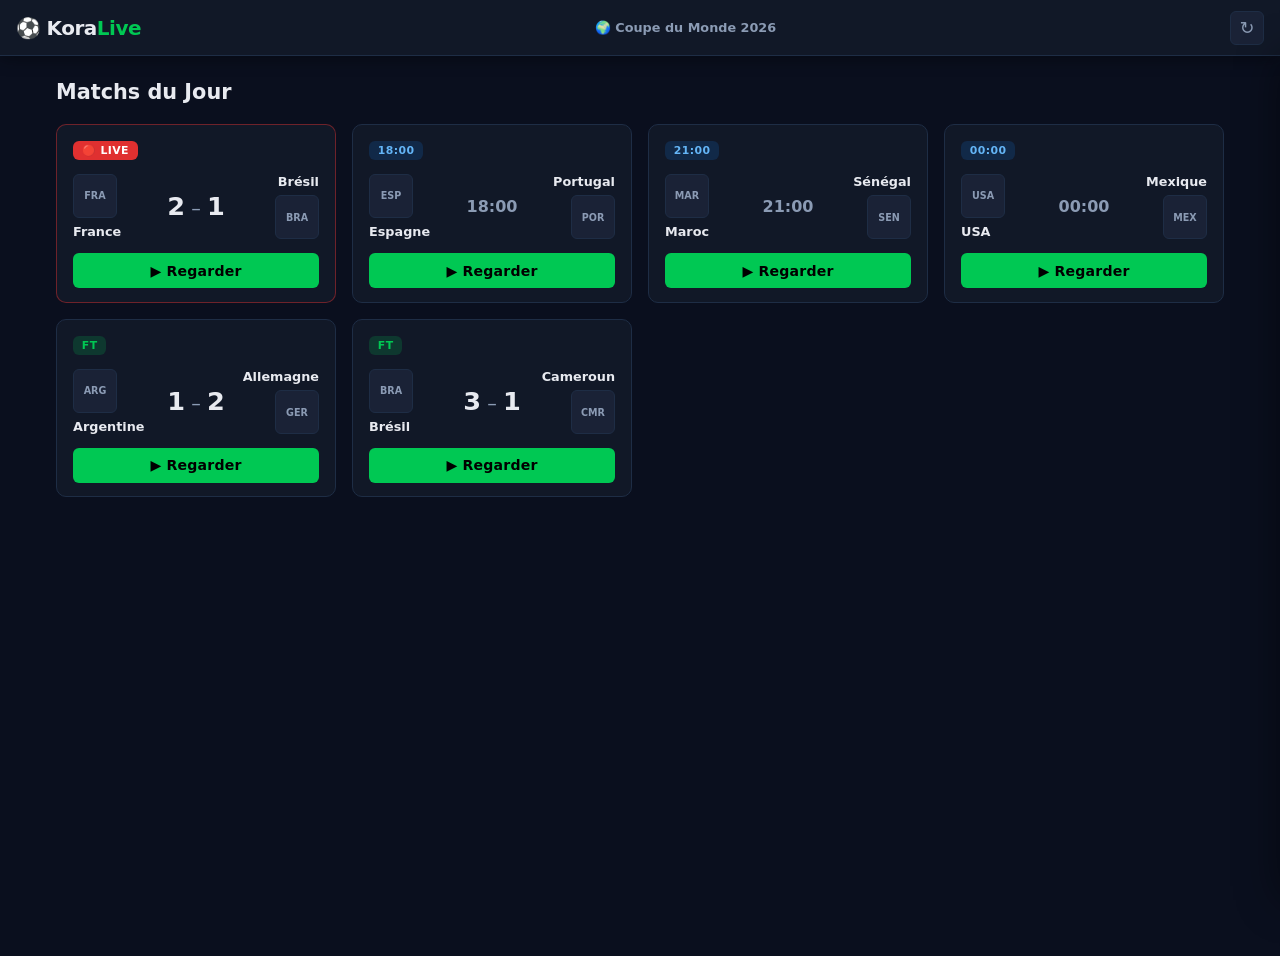
==== commit 1056d74b: "feat: streams en nouvel onglet + renommage KoraLive + badges LIVE - Streams : window.open(_blank) au" ====
--- a/index.html
+++ b/index.html
@@ -3,7 +3,7 @@
 <head>
   <meta charset="UTF-8" />
   <meta name="viewport" content="width=device-width, initial-scale=1.0" />
-  <title>FootLive – Streaming Football</title>
+  <title>KoraLive – Streaming Football</title>
   <link rel="stylesheet" href="css/style.css" />
 </head>
 <body>
@@ -14,7 +14,7 @@
   <header class="header">
     <div class="header__brand">
       <span class="header__icon">⚽</span>
-      <span class="header__name">Foot<span class="accent">Live</span></span>
+      <span class="header__name">Kora<span class="accent">Live</span></span>
     </div>
     <div class="header__badge">🌍 Coupe du Monde 2026</div>
     <button class="btn-refresh-top" id="btnRefresh" title="Actualiser">↻</button>
@@ -52,28 +52,6 @@
   </aside>
 
   <!-- ══════════════════════════════════════
-       LECTEUR PLEIN ÉCRAN
-  ══════════════════════════════════════ -->
-  <div class="player-overlay" id="playerOverlay" aria-hidden="true">
-    <div class="player-header">
-      <button class="btn-icon btn-back" id="btnBack">← Streams</button>
-      <div class="player-info">
-        <span class="player-match" id="playerMatch">–</span>
-        <span class="player-stream" id="playerStream">–</span>
-      </div>
-      <button class="btn-icon btn-quit" id="btnClosePlayer">✕ Fermer</button>
-    </div>
-    <div class="player-body">
-      <iframe
-        id="streamIframe"
-        allowfullscreen
-        allow="autoplay; encrypted-media; picture-in-picture; fullscreen"
-        scrolling="no">
-      </iframe>
-    </div>
-  </div>
-
-  <!-- ══════════════════════════════════════
        SCRIPTS (ordre : matches → streams → player)
   ══════════════════════════════════════ -->
   <script src="js/matches.js"></script>
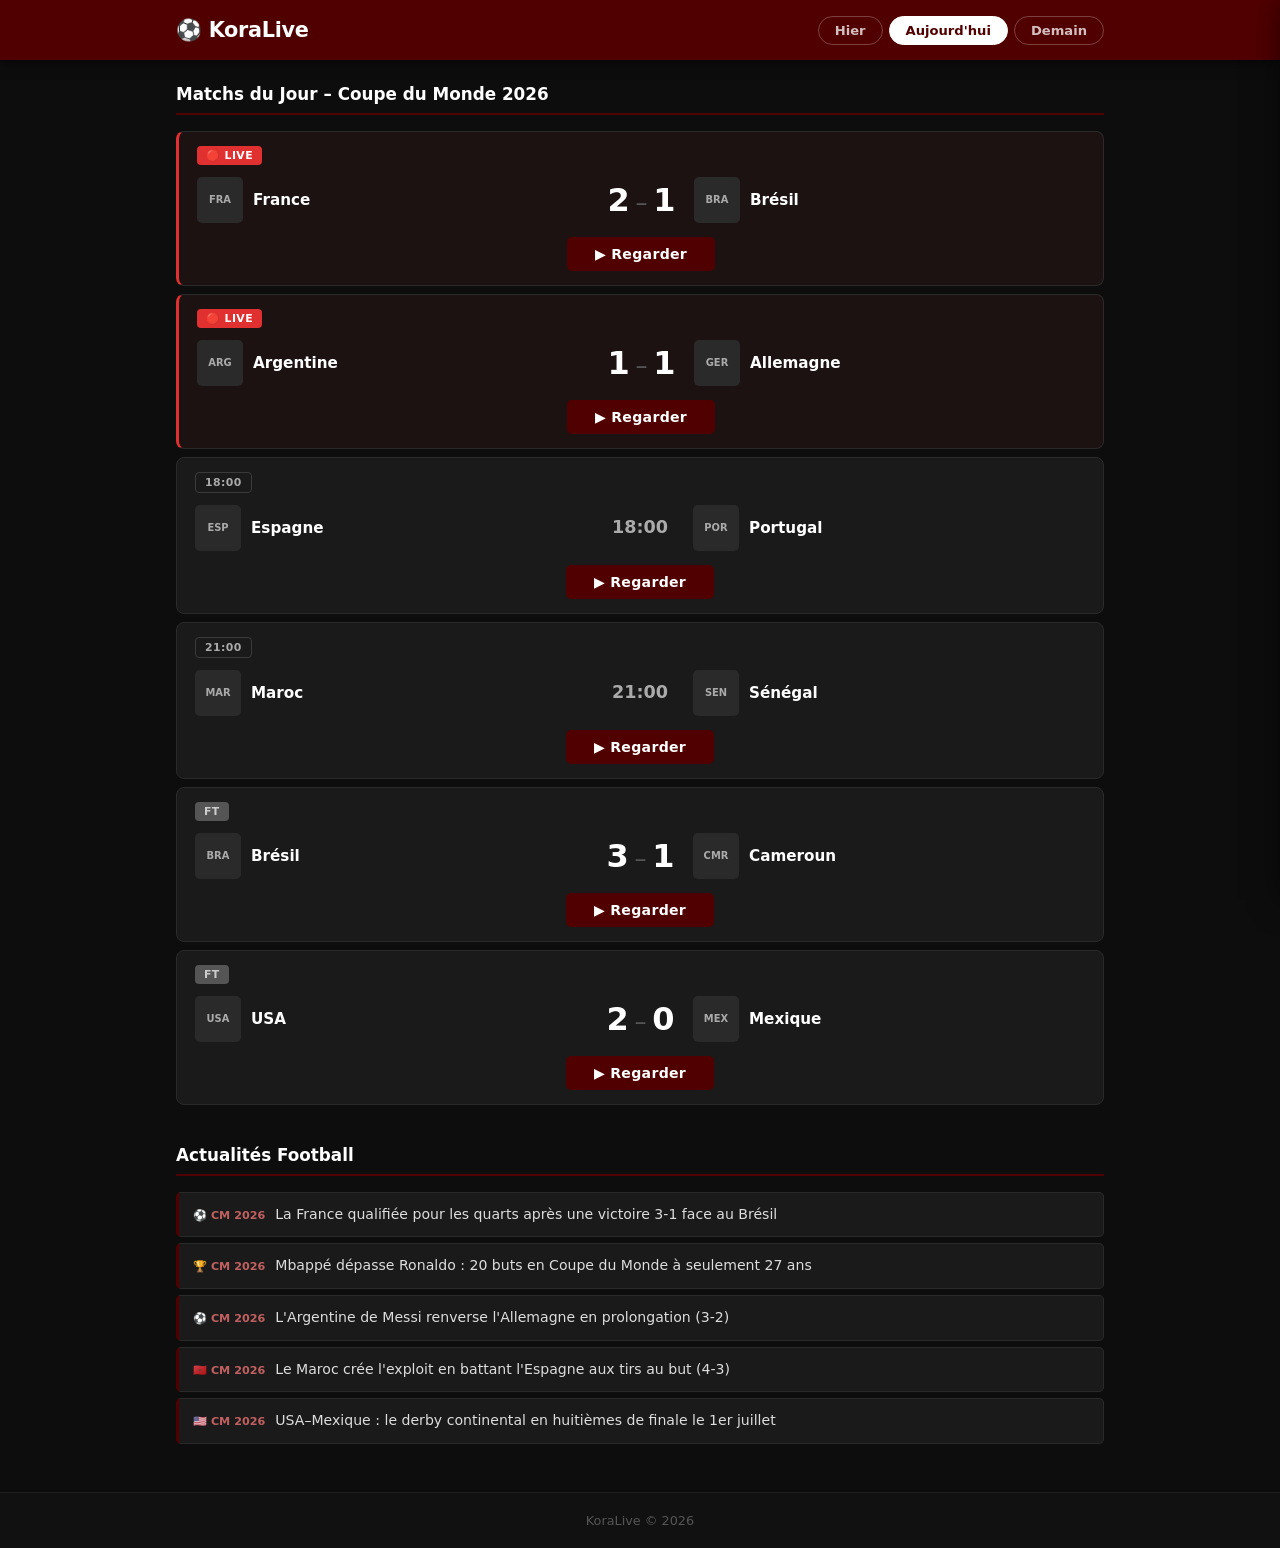
==== commit 1660851e: "feat: refonte totale KoraLive style kooray.live Design bordeaux #510000 / fond #0d0d0d : - Header st" ====
--- a/index.html
+++ b/index.html
@@ -8,54 +8,87 @@
 </head>
 <body>
 
-  <!-- ══════════════════════════════════════
-       HEADER
-  ══════════════════════════════════════ -->
+  <!-- ══════════════════
+       HEADER STICKY
+  ══════════════════ -->
   <header class="header">
-    <div class="header__brand">
-      <span class="header__icon">⚽</span>
-      <span class="header__name">Kora<span class="accent">Live</span></span>
+    <div class="header-inner">
+      <div class="logo">⚽ KoraLive</div>
+      <nav class="day-nav" id="dayNav">
+        <button class="day-btn" data-day="yesterday">Hier</button>
+        <button class="day-btn active" data-day="today">Aujourd'hui</button>
+        <button class="day-btn" data-day="tomorrow">Demain</button>
+      </nav>
     </div>
-    <div class="header__badge">🌍 Coupe du Monde 2026</div>
-    <button class="btn-refresh-top" id="btnRefresh" title="Actualiser">↻</button>
   </header>
 
-  <!-- ══════════════════════════════════════
-       MATCHS DU JOUR
-  ══════════════════════════════════════ -->
+  <!-- ══════════════════
+       OVERLAY
+  ══════════════════ -->
+  <div class="overlay" id="overlay"></div>
+
+  <!-- ══════════════════
+       PANEL STREAMS
+  ══════════════════ -->
+  <aside class="stream-panel" id="streamPanel" aria-hidden="true">
+    <div class="sp-header">
+      <h3 class="sp-title" id="spTitle">📺 Streams</h3>
+      <button class="sp-close" id="btnClosePanel" title="Fermer">✕</button>
+    </div>
+    <p class="sp-match" id="spMatch"></p>
+    <ul class="sp-list" id="streamList"></ul>
+  </aside>
+
+  <!-- ══════════════════
+       MAIN
+  ══════════════════ -->
   <main class="main">
-    <div class="section-header">
-      <h1 class="section-title">Matchs du Jour</h1>
-    </div>
-    <div class="matches-grid" id="matchesGrid">
-      <p class="state-msg">Chargement des matchs…</p>
-    </div>
+
+    <!-- Matchs -->
+    <section class="section" id="sectionMatches">
+      <h2 class="section-title" id="matchesTitle">Matchs du Jour – Coupe du Monde 2026</h2>
+      <div class="matches-list" id="matchesGrid">
+        <p class="state-msg">Chargement des matchs…</p>
+      </div>
+    </section>
+
+    <!-- Actualités (hardcodées) -->
+    <section class="section" id="sectionNews">
+      <h2 class="section-title">Actualités Football</h2>
+      <ul class="news-list">
+        <li class="news-item">
+          <span class="news-tag">⚽ CM 2026</span>
+          <span class="news-text">La France qualifiée pour les quarts après une victoire 3-1 face au Brésil</span>
+        </li>
+        <li class="news-item">
+          <span class="news-tag">🏆 CM 2026</span>
+          <span class="news-text">Mbappé dépasse Ronaldo : 20 buts en Coupe du Monde à seulement 27 ans</span>
+        </li>
+        <li class="news-item">
+          <span class="news-tag">⚽ CM 2026</span>
+          <span class="news-text">L'Argentine de Messi renverse l'Allemagne en prolongation (3-2)</span>
+        </li>
+        <li class="news-item">
+          <span class="news-tag">🇲🇦 CM 2026</span>
+          <span class="news-text">Le Maroc crée l'exploit en battant l'Espagne aux tirs au but (4-3)</span>
+        </li>
+        <li class="news-item">
+          <span class="news-tag">🇺🇸 CM 2026</span>
+          <span class="news-text">USA–Mexique : le derby continental en huitièmes de finale le 1er juillet</span>
+        </li>
+      </ul>
+    </section>
+
   </main>
 
-  <!-- ══════════════════════════════════════
-       OVERLAY (fond sombre)
-  ══════════════════════════════════════ -->
-  <div class="overlay" id="overlay"></div>
+  <!-- ══════════════════
+       FOOTER
+  ══════════════════ -->
+  <footer class="footer">
+    <p>KoraLive &copy; 2026</p>
+  </footer>
 
-  <!-- ══════════════════════════════════════
-       PANEL STREAMS (slide depuis la droite)
-  ══════════════════════════════════════ -->
-  <aside class="stream-panel" id="streamPanel" aria-hidden="true">
-    <div class="panel-header">
-      <h2 class="panel-title" id="streamPanelTitle">📺 Streams disponibles</h2>
-      <button class="btn-icon" id="btnCloseStreams" title="Fermer">✕</button>
-    </div>
-    <p class="panel-match-name" id="panelMatchName"></p>
-    <ul class="stream-list" id="streamList">
-      <li class="state-msg">Chargement…</li>
-    </ul>
-  </aside>
-
-  <!-- ══════════════════════════════════════
-       SCRIPTS (ordre : matches → streams → player)
-  ══════════════════════════════════════ -->
   <script src="js/matches.js"></script>
   <script src="js/streams.js"></script>
-  <script src="js/player.js"></script>
 </body>
 </html>
--- a/css/style.css
+++ b/css/style.css
@@ -1,25 +1,25 @@
 /* ============================================================
-   style.css – FootLive · Thème dark · Mobile-first
-   Style inspiré Koora Live
+   style.css – KoraLive · Style kooray.live
 ============================================================ */
 
 /* ── Variables ── */
 :root {
-  --bg:        #0a0f1e;
-  --bg-card:   #111827;
-  --bg-card-2: #1a2236;
-  --bg-card-3: #0f1a2e;
-  --green:     #00c853;
-  --red:       #e03030;
-  --text:      #e8eaf0;
-  --text-dim:  #8b9bb4;
-  --border:    #1e2d45;
-  --h:         56px;
-  --panel-w:   360px;
-  --r:         10px;
-  --r-sm:      6px;
-  --t:         0.25s ease;
-  --shadow:    0 8px 40px rgba(0,0,0,0.55);
+  --bg:      #0d0d0d;
+  --card:    #1a1a1a;
+  --card-2:  #222;
+  --border:  #2a2a2a;
+  --red:     #510000;
+  --red-h:   #700000;
+  --live:    #e03030;
+  --ft:      #555;
+  --text:    #ffffff;
+  --dim:     #aaaaaa;
+  --green:   #00c853;
+  --h:       60px;
+  --panel-w: 380px;
+  --r:       8px;
+  --r-sm:    5px;
+  --t:       0.2s ease;
 }
 
 /* ── Reset ── */
@@ -28,490 +28,478 @@
 body  {
   background: var(--bg);
   color: var(--text);
-  font-family: system-ui, -apple-system, 'Segoe UI', sans-serif;
+  font-family: system-ui, -apple-system, 'Segoe UI', Arial, sans-serif;
   min-height: 100vh;
-  overflow-x: hidden;
 }
 ul    { list-style: none; }
 img   { display: block; }
-button { cursor: pointer; font-family: inherit; border: none; background: none; }
-iframe { display: block; }
-
-::-webkit-scrollbar { width: 6px; }
+button { cursor: pointer; font-family: inherit; border: none; }
+
+::-webkit-scrollbar { width: 6px; height: 6px; }
 ::-webkit-scrollbar-track { background: var(--bg); }
-::-webkit-scrollbar-thumb { background: var(--border); border-radius: 3px; }
-::-webkit-scrollbar-thumb:hover { background: var(--text-dim); }
+::-webkit-scrollbar-thumb { background: #333; border-radius: 3px; }
+::-webkit-scrollbar-thumb:hover { background: #444; }
 
 /* ============================================================
    HEADER
 ============================================================ */
 .header {
+  position: sticky;
+  top: 0;
+  background: var(--red);
+  z-index: 100;
+  box-shadow: 0 2px 12px rgba(0,0,0,0.6);
+}
+
+.header-inner {
+  max-width: 960px;
+  margin: 0 auto;
+  padding: 0 1rem;
+  height: var(--h);
+  display: flex;
+  align-items: center;
+  justify-content: space-between;
+  gap: 1rem;
+}
+
+.logo {
+  font-size: 1.3rem;
+  font-weight: 800;
+  color: #fff;
+  letter-spacing: -0.3px;
+  white-space: nowrap;
+  flex-shrink: 0;
+}
+
+/* ── Onglets Hier / Aujourd'hui / Demain ── */
+.day-nav {
+  display: flex;
+  gap: 6px;
+}
+
+.day-btn {
+  background: transparent;
+  border: 1px solid rgba(255,255,255,0.25);
+  color: rgba(255,255,255,0.75);
+  padding: 6px 16px;
+  border-radius: 20px;
+  font-size: 0.82rem;
+  font-weight: 600;
+  transition: var(--t);
+  white-space: nowrap;
+}
+.day-btn:hover {
+  background: rgba(255,255,255,0.12);
+  color: #fff;
+}
+.day-btn.active {
+  background: #fff;
+  color: var(--red);
+  border-color: #fff;
+}
+
+/* ============================================================
+   OVERLAY
+============================================================ */
+.overlay {
+  display: none;
   position: fixed;
-  top: 0; left: 0; right: 0;
-  height: var(--h);
-  background: var(--bg-card);
+  inset: 0;
+  background: rgba(0,0,0,0.72);
+  z-index: 200;
+  backdrop-filter: blur(2px);
+  -webkit-backdrop-filter: blur(2px);
+}
+.overlay.active { display: block; }
+
+/* ============================================================
+   PANEL STREAMS
+============================================================ */
+.stream-panel {
+  position: fixed;
+  top: 0;
+  right: 0;
+  bottom: 0;
+  width: min(var(--panel-w), 100vw);
+  background: #111;
+  border-left: 1px solid #2d2d2d;
+  z-index: 300;
+  display: flex;
+  flex-direction: column;
+  transform: translateX(102%);
+  transition: transform 0.3s cubic-bezier(0.4, 0, 0.2, 1);
+  box-shadow: -6px 0 30px rgba(0,0,0,0.6);
+}
+.stream-panel.open { transform: translateX(0); }
+
+.sp-header {
+  display: flex;
+  align-items: center;
+  justify-content: space-between;
+  padding: 1rem;
+  background: var(--red);
+  flex-shrink: 0;
+  gap: 0.5rem;
+}
+
+.sp-title {
+  font-size: 0.95rem;
+  font-weight: 700;
+  color: #fff;
+  flex: 1;
+}
+
+.sp-close {
+  background: rgba(255,255,255,0.15);
+  color: #fff;
+  width: 30px;
+  height: 30px;
+  border-radius: var(--r-sm);
+  font-size: 1rem;
+  display: flex;
+  align-items: center;
+  justify-content: center;
+  flex-shrink: 0;
+  transition: background var(--t);
+}
+.sp-close:hover { background: rgba(255,255,255,0.28); }
+
+.sp-match {
+  padding: 0.55rem 1rem;
+  font-size: 0.8rem;
+  color: var(--dim);
+  background: var(--card);
   border-bottom: 1px solid var(--border);
-  display: flex;
-  align-items: center;
-  padding: 0 1rem;
-  gap: 0.75rem;
-  z-index: 100;
-  box-shadow: 0 2px 16px rgba(0,0,0,0.4);
-}
-
-.header__brand {
-  display: flex;
-  align-items: center;
-  gap: 0.35rem;
-  flex-shrink: 0;
-}
-
-.header__icon { font-size: 1.25rem; }
-
-.header__name {
-  font-size: 1.25rem;
-  font-weight: 800;
-  letter-spacing: -0.5px;
-  white-space: nowrap;
-}
-
-.accent { color: var(--green); }
-
-.header__badge {
-  flex: 1;
-  text-align: center;
-  font-size: 0.8rem;
-  font-weight: 600;
-  color: var(--text-dim);
+  flex-shrink: 0;
   white-space: nowrap;
   overflow: hidden;
   text-overflow: ellipsis;
 }
 
-.btn-refresh-top {
-  background: var(--bg-card-2);
-  border: 1px solid var(--border);
-  color: var(--text-dim);
-  width: 34px;
-  height: 34px;
+/* Liste des streams */
+.sp-list {
+  flex: 1;
+  overflow-y: auto;
+}
+
+.sp-item {
+  display: flex;
+  align-items: center;
+  gap: 0.75rem;
+  padding: 0.85rem 1rem;
+  border-bottom: 1px solid var(--border);
+  transition: background var(--t);
+}
+.sp-item:hover { background: var(--card-2); }
+
+.sp-num {
+  width: 30px;
+  height: 30px;
+  background: rgba(81,0,0,0.3);
+  border: 1px solid rgba(81,0,0,0.5);
   border-radius: var(--r-sm);
-  font-size: 1.1rem;
   display: flex;
   align-items: center;
   justify-content: center;
-  flex-shrink: 0;
-  transition: color var(--t), border-color var(--t);
-}
-.btn-refresh-top:hover { color: var(--green); border-color: var(--green); }
-.btn-refresh-top.spinning { animation: spin 0.45s linear; }
-@keyframes spin { to { transform: rotate(360deg); } }
-
-/* ============================================================
-   MAIN – MATCHS
-============================================================ */
-.main {
-  margin-top: var(--h);
-  padding: 1.5rem 1rem 3rem;
-  max-width: 1200px;
-  margin-left: auto;
-  margin-right: auto;
-}
-
-.section-header {
-  margin-bottom: 1.25rem;
-}
-
-.section-title {
-  font-size: 1.3rem;
+  font-size: 0.8rem;
   font-weight: 800;
-}
-
-/* ── Grille ── */
-.matches-grid {
-  display: grid;
-  grid-template-columns: repeat(auto-fill, minmax(280px, 1fr));
-  gap: 1rem;
-}
-
-/* ── Card match ── */
-.match-card {
-  background: var(--bg-card);
-  border: 1px solid var(--border);
-  border-radius: var(--r);
-  padding: 1rem 1rem 0.85rem;
-  display: flex;
-  flex-direction: column;
-  gap: 0.85rem;
-  transition: transform var(--t), box-shadow var(--t), border-color var(--t);
-  cursor: pointer;
-}
-.match-card:hover {
-  transform: translateY(-3px);
-  box-shadow: var(--shadow);
-}
-.match-card--live { border-color: rgba(224,48,48,0.45); }
-
-/* Badges statut */
-.badge {
-  align-self: flex-start;
-  font-size: 0.68rem;
-  font-weight: 700;
-  padding: 0.2rem 0.55rem;
-  border-radius: var(--r-sm);
-  letter-spacing: 0.4px;
-}
-.badge--live {
-  background: var(--red);
-  color: #fff;
-  animation: blink 1.5s infinite;
-}
-.badge--ft {
-  background: rgba(0,200,83,0.18);
-  color: var(--green);
-}
-.badge--ns {
-  background: rgba(21,101,192,0.22);
-  color: #64b5f6;
-}
-
-@keyframes blink {
-  0%, 100% { opacity: 1; }
-  50%       { opacity: 0.5; }
-}
-
-/* Équipes */
-.match-teams {
-  display: flex;
-  align-items: center;
-  gap: 0.4rem;
-}
-
-.team {
-  display: flex;
-  flex-direction: column;
-  align-items: center;
-  gap: 0.4rem;
+  color: #e07070;
+  flex-shrink: 0;
+}
+
+.sp-name {
   flex: 1;
-  min-width: 0;
-}
-
-.team--home { align-items: flex-start; }
-.team--away { align-items: flex-end; }
-
-.team-logo {
-  width: 44px;
-  height: 44px;
-  object-fit: contain;
-  flex-shrink: 0;
-}
-
-.team-logo-fb {
-  width: 44px;
-  height: 44px;
-  background: var(--bg-card-2);
-  border: 1px solid var(--border);
-  border-radius: var(--r-sm);
-  display: flex;
-  align-items: center;
-  justify-content: center;
-  font-size: 0.6rem;
-  font-weight: 700;
-  color: var(--text-dim);
-  text-transform: uppercase;
-  flex-shrink: 0;
-}
-
-.team-name {
-  font-size: 0.8rem;
+  font-size: 0.9rem;
   font-weight: 600;
   white-space: nowrap;
   overflow: hidden;
   text-overflow: ellipsis;
-  max-width: 100%;
-}
-
-.team--home .team-name { text-align: left; }
-.team--away .team-name { text-align: right; }
-
-/* Score / Heure */
-.match-score {
-  font-size: 1.6rem;
-  font-weight: 900;
-  text-align: center;
-  min-width: 70px;
-  flex-shrink: 0;
-  color: var(--text);
-  line-height: 1;
-}
-.score-sep {
-  color: var(--text-dim);
-  font-weight: 400;
-  font-size: 1.2rem;
-}
-.match-time {
-  font-size: 1rem;
-  font-weight: 700;
-  text-align: center;
-  min-width: 70px;
-  flex-shrink: 0;
-  color: var(--text-dim);
-}
-
-/* Bouton regarder */
-.btn-watch {
-  background: var(--green);
-  color: #000;
-  padding: 0.6rem 1rem;
+}
+
+.sp-dot {
+  width: 7px;
+  height: 7px;
+  background: var(--live);
+  border-radius: 50%;
+  flex-shrink: 0;
+  animation: blink 1.5s infinite;
+}
+
+.btn-sp-watch {
+  background: var(--red);
+  color: #fff;
+  padding: 0.35rem 0.75rem;
   border-radius: var(--r-sm);
-  font-size: 0.88rem;
-  font-weight: 700;
-  width: 100%;
-  transition: opacity var(--t);
-  letter-spacing: 0.2px;
-}
-.btn-watch:hover { opacity: 0.82; }
-
-/* États vides */
+  font-size: 0.78rem;
+  font-weight: 700;
+  flex-shrink: 0;
+  transition: background var(--t);
+}
+.btn-sp-watch:hover { background: var(--red-h); }
+
+/* ============================================================
+   MAIN
+============================================================ */
+.main {
+  max-width: 960px;
+  margin: 0 auto;
+  padding: 1.5rem 1rem 3rem;
+  display: flex;
+  flex-direction: column;
+  gap: 2.5rem;
+}
+
+.section-title {
+  font-size: 1.05rem;
+  font-weight: 700;
+  color: #fff;
+  margin-bottom: 1rem;
+  padding-bottom: 0.55rem;
+  border-bottom: 2px solid var(--red);
+}
+
+/* ── Messages état ── */
 .state-msg {
-  color: var(--text-dim);
+  color: var(--dim);
   font-size: 0.9rem;
   text-align: center;
-  padding: 2.5rem 1rem;
-  grid-column: 1 / -1;
-}
-
-/* ============================================================
-   OVERLAY
-============================================================ */
-.overlay {
-  display: none;
-  position: fixed;
-  inset: 0;
-  background: rgba(0,0,0,0.7);
-  z-index: 200;
-  backdrop-filter: blur(3px);
-  -webkit-backdrop-filter: blur(3px);
-}
-.overlay.active { display: block; }
-
-/* ============================================================
-   PANEL STREAMS (slide depuis la droite)
-============================================================ */
-.stream-panel {
-  position: fixed;
-  top: var(--h);
-  right: 0;
-  bottom: 0;
-  width: min(var(--panel-w), 100vw);
-  background: var(--bg-card);
-  border-left: 1px solid var(--border);
-  z-index: 300;
+  padding: 3rem 1rem;
+}
+
+/* ============================================================
+   LISTE DE MATCHS
+============================================================ */
+.matches-list {
   display: flex;
   flex-direction: column;
-  transform: translateX(102%);
-  transition: transform 0.3s cubic-bezier(0.4, 0, 0.2, 1);
-  box-shadow: -8px 0 40px rgba(0,0,0,0.45);
-}
-.stream-panel.open { transform: translateX(0); }
-
-/* En-tête panel */
-.panel-header {
-  display: flex;
-  align-items: center;
-  justify-content: space-between;
-  padding: 0.9rem 1rem;
-  border-bottom: 1px solid var(--border);
-  flex-shrink: 0;
-  gap: 0.75rem;
-}
-
-.panel-title {
-  font-size: 0.9rem;
-  font-weight: 700;
-  flex: 1;
-}
-
-/* Nom du match sous le titre */
-.panel-match-name {
-  padding: 0.5rem 1rem 0.4rem;
-  font-size: 0.78rem;
-  color: var(--text-dim);
-  font-weight: 500;
-  border-bottom: 1px solid var(--border);
-  flex-shrink: 0;
-  white-space: nowrap;
-  overflow: hidden;
-  text-overflow: ellipsis;
-}
-
-/* Liste des streams */
-.stream-list {
-  flex: 1;
-  overflow-y: auto;
-}
-
-.stream-item {
-  display: flex;
-  align-items: center;
-  gap: 0.85rem;
-  padding: 0.85rem 1rem;
-  border-bottom: 1px solid var(--border);
-  transition: background var(--t);
-}
-.stream-item:hover { background: var(--bg-card-2); }
-
-/* Numéro / indicateur stream */
-.stream-num {
-  width: 32px;
-  height: 32px;
-  background: rgba(0,200,83,0.12);
-  border: 1px solid rgba(0,200,83,0.3);
-  border-radius: var(--r-sm);
-  display: flex;
-  align-items: center;
-  justify-content: center;
-  font-size: 0.75rem;
-  font-weight: 800;
-  color: var(--green);
-  flex-shrink: 0;
-}
-
-.stream-info {
+  gap: 8px;
+}
+
+/* ── Card match ── */
+.match-card {
+  background: var(--card);
+  border: 1px solid var(--border);
+  border-radius: var(--r);
+  padding: 14px 18px;
+  transition: border-color var(--t), background var(--t);
+}
+.match-card:hover { border-color: var(--red); }
+.match-card--live {
+  border-left: 3px solid var(--live);
+  background: #1c1212;
+}
+
+/* Top de la card : badge + groupe optionnel */
+.card-top {
+  display: flex;
+  align-items: center;
+  gap: 0.5rem;
+  margin-bottom: 12px;
+}
+
+/* Badges */
+.badge {
+  font-size: 0.68rem;
+  font-weight: 700;
+  padding: 3px 9px;
+  border-radius: 4px;
+  letter-spacing: 0.4px;
+  flex-shrink: 0;
+}
+.badge--live {
+  background: var(--live);
+  color: #fff;
+  animation: pulse 1.5s infinite;
+}
+.badge--ft {
+  background: var(--ft);
+  color: #ccc;
+}
+.badge--ns {
+  background: transparent;
+  border: 1px solid #3a3a3a;
+  color: var(--dim);
+}
+
+@keyframes pulse {
+  0%, 100% { box-shadow: 0 0 0 0 rgba(224,48,48,0.5); }
+  50%       { box-shadow: 0 0 0 5px rgba(224,48,48,0); }
+}
+
+@keyframes blink {
+  0%, 100% { opacity: 1; }
+  50%       { opacity: 0.35; }
+}
+
+/* Ligne des équipes */
+.match-teams {
+  display: flex;
+  align-items: center;
+  gap: 8px;
+}
+
+/* Équipe */
+.team {
+  display: flex;
+  align-items: center;
+  gap: 10px;
   flex: 1;
   min-width: 0;
 }
-
-.stream-name {
-  display: block;
-  font-size: 0.875rem;
+.team--home { justify-content: flex-start; }
+.team--away {
+  justify-content: flex-end;
+  flex-direction: row-reverse;
+}
+
+.team-logo {
+  width: 46px;
+  height: 46px;
+  object-fit: contain;
+  flex-shrink: 0;
+}
+.team-logo-fb {
+  width: 46px;
+  height: 46px;
+  background: #2a2a2a;
+  border-radius: var(--r-sm);
+  display: flex;
+  align-items: center;
+  justify-content: center;
+  font-size: 0.62rem;
+  font-weight: 700;
+  color: var(--dim);
+  text-transform: uppercase;
+  flex-shrink: 0;
+}
+.team-name {
+  font-size: 0.95rem;
   font-weight: 600;
   white-space: nowrap;
   overflow: hidden;
   text-overflow: ellipsis;
-}
-
-/* Indicateur LIVE */
-.stream-live-dot {
-  width: 7px;
-  height: 7px;
+  max-width: 130px;
+}
+
+/* Score / Heure centrale */
+.match-center {
+  min-width: 90px;
+  text-align: center;
+  flex-shrink: 0;
+}
+.match-score {
+  font-size: 2rem;
+  font-weight: 900;
+  color: #fff;
+  line-height: 1;
+  letter-spacing: -1px;
+}
+.score-sep {
+  color: #555;
+  font-weight: 400;
+  font-size: 1.5rem;
+}
+.match-time {
+  font-size: 1.1rem;
+  font-weight: 700;
+  color: var(--dim);
+  line-height: 1.2;
+}
+.match-time-sub {
+  font-size: 0.7rem;
+  color: #666;
+  margin-top: 2px;
+}
+
+/* Bouton regarder */
+.card-footer {
+  margin-top: 14px;
+  display: flex;
+  justify-content: center;
+}
+.btn-watch {
   background: var(--red);
-  border-radius: 50%;
-  animation: blink 1.5s infinite;
-  flex-shrink: 0;
-}
-
-.btn-watch-stream {
-  background: var(--green);
-  color: #000;
-  padding: 0.35rem 0.7rem;
+  color: #fff;
+  padding: 9px 28px;
   border-radius: var(--r-sm);
-  font-size: 0.75rem;
-  font-weight: 700;
-  flex-shrink: 0;
-  transition: opacity var(--t);
-}
-.btn-watch-stream:hover { opacity: 0.82; }
-
-/* ============================================================
-   LECTEUR PLEIN ÉCRAN
-============================================================ */
-.player-overlay {
-  position: fixed;
-  inset: 0;
-  background: #000;
-  z-index: 400;
+  font-size: 0.88rem;
+  font-weight: 700;
+  letter-spacing: 0.3px;
+  transition: background var(--t), transform 0.1s;
+}
+.btn-watch:hover {
+  background: var(--red-h);
+  transform: scale(1.03);
+}
+
+/* ============================================================
+   SECTION ACTUALITÉS
+============================================================ */
+.news-list {
   display: flex;
   flex-direction: column;
-  transform: translateY(100%);
-  transition: transform 0.32s cubic-bezier(0.4, 0, 0.2, 1);
-}
-.player-overlay.open { transform: translateY(0); }
-
-/* Header du lecteur */
-.player-header {
-  display: flex;
-  align-items: center;
-  gap: 0.75rem;
-  padding: 0.65rem 1rem;
-  background: rgba(10,15,30,0.96);
-  border-bottom: 1px solid rgba(255,255,255,0.07);
-  flex-shrink: 0;
-}
-
-.player-info {
-  flex: 1;
-  display: flex;
-  flex-direction: column;
-  align-items: center;
-  min-width: 0;
-  gap: 2px;
-}
-
-.player-match {
+  gap: 6px;
+}
+
+.news-item {
+  background: var(--card);
+  border: 1px solid var(--border);
+  border-left: 3px solid var(--red);
+  border-radius: var(--r-sm);
+  padding: 12px 14px;
+  display: flex;
+  align-items: baseline;
+  gap: 10px;
+  transition: background var(--t);
+  cursor: default;
+}
+.news-item:hover { background: var(--card-2); }
+
+.news-tag {
+  font-size: 0.7rem;
+  font-weight: 700;
+  color: #c06060;
+  white-space: nowrap;
+  flex-shrink: 0;
+}
+
+.news-text {
   font-size: 0.88rem;
-  font-weight: 700;
-  white-space: nowrap;
-  overflow: hidden;
-  text-overflow: ellipsis;
-  max-width: 100%;
-}
-
-.player-stream {
-  font-size: 0.7rem;
-  color: var(--text-dim);
-  white-space: nowrap;
-  overflow: hidden;
-  text-overflow: ellipsis;
-  max-width: 100%;
-}
-
-/* Corps du lecteur */
-.player-body {
-  flex: 1;
-  position: relative;
-  background: #000;
-}
-
-#streamIframe {
-  position: absolute;
-  inset: 0;
-  width: 100%;
-  height: 100%;
-  border: none;
-  background: #000;
-}
-
-/* ── Boutons icône ── */
-.btn-icon {
-  background: rgba(255,255,255,0.07);
-  color: var(--text-dim);
-  padding: 0.38rem 0.75rem;
-  border-radius: var(--r-sm);
+  color: #ddd;
+  line-height: 1.4;
+}
+
+/* ============================================================
+   FOOTER
+============================================================ */
+.footer {
+  background: #111;
+  border-top: 1px solid #1e1e1e;
+  text-align: center;
+  padding: 1.25rem;
   font-size: 0.8rem;
-  font-weight: 600;
-  transition: background var(--t), color var(--t);
-  white-space: nowrap;
-  flex-shrink: 0;
-}
-.btn-icon:hover { background: rgba(255,255,255,0.13); color: var(--text); }
-
-.btn-back { color: var(--green); }
-.btn-back:hover { color: var(--green); }
-
-.btn-quit { color: rgba(224,48,48,0.8); }
-.btn-quit:hover { color: var(--red); }
+  color: #555;
+}
 
 /* ============================================================
    RESPONSIVE
 ============================================================ */
 @media (max-width: 600px) {
-  .header__badge { display: none; }
-
-  .matches-grid { grid-template-columns: 1fr; }
+  .day-btn { padding: 5px 11px; font-size: 0.76rem; }
+  .logo    { font-size: 1.1rem; }
+
+  .match-card { padding: 11px 12px; }
+
+  .team-logo, .team-logo-fb { width: 36px; height: 36px; }
+  .team-name { font-size: 0.82rem; max-width: 90px; }
+  .match-score { font-size: 1.6rem; }
+  .match-center { min-width: 70px; }
 
   .stream-panel { width: 100%; border-left: none; }
-
-  .player-header { padding: 0.5rem 0.75rem; gap: 0.5rem; }
-  .btn-icon { padding: 0.35rem 0.55rem; font-size: 0.75rem; }
-  .player-match { font-size: 0.8rem; }
-}
+}
+
+@media (max-width: 380px) {
+  .day-nav { gap: 3px; }
+  .day-btn { padding: 5px 8px; font-size: 0.72rem; }
+  .team-name { max-width: 70px; }
+}
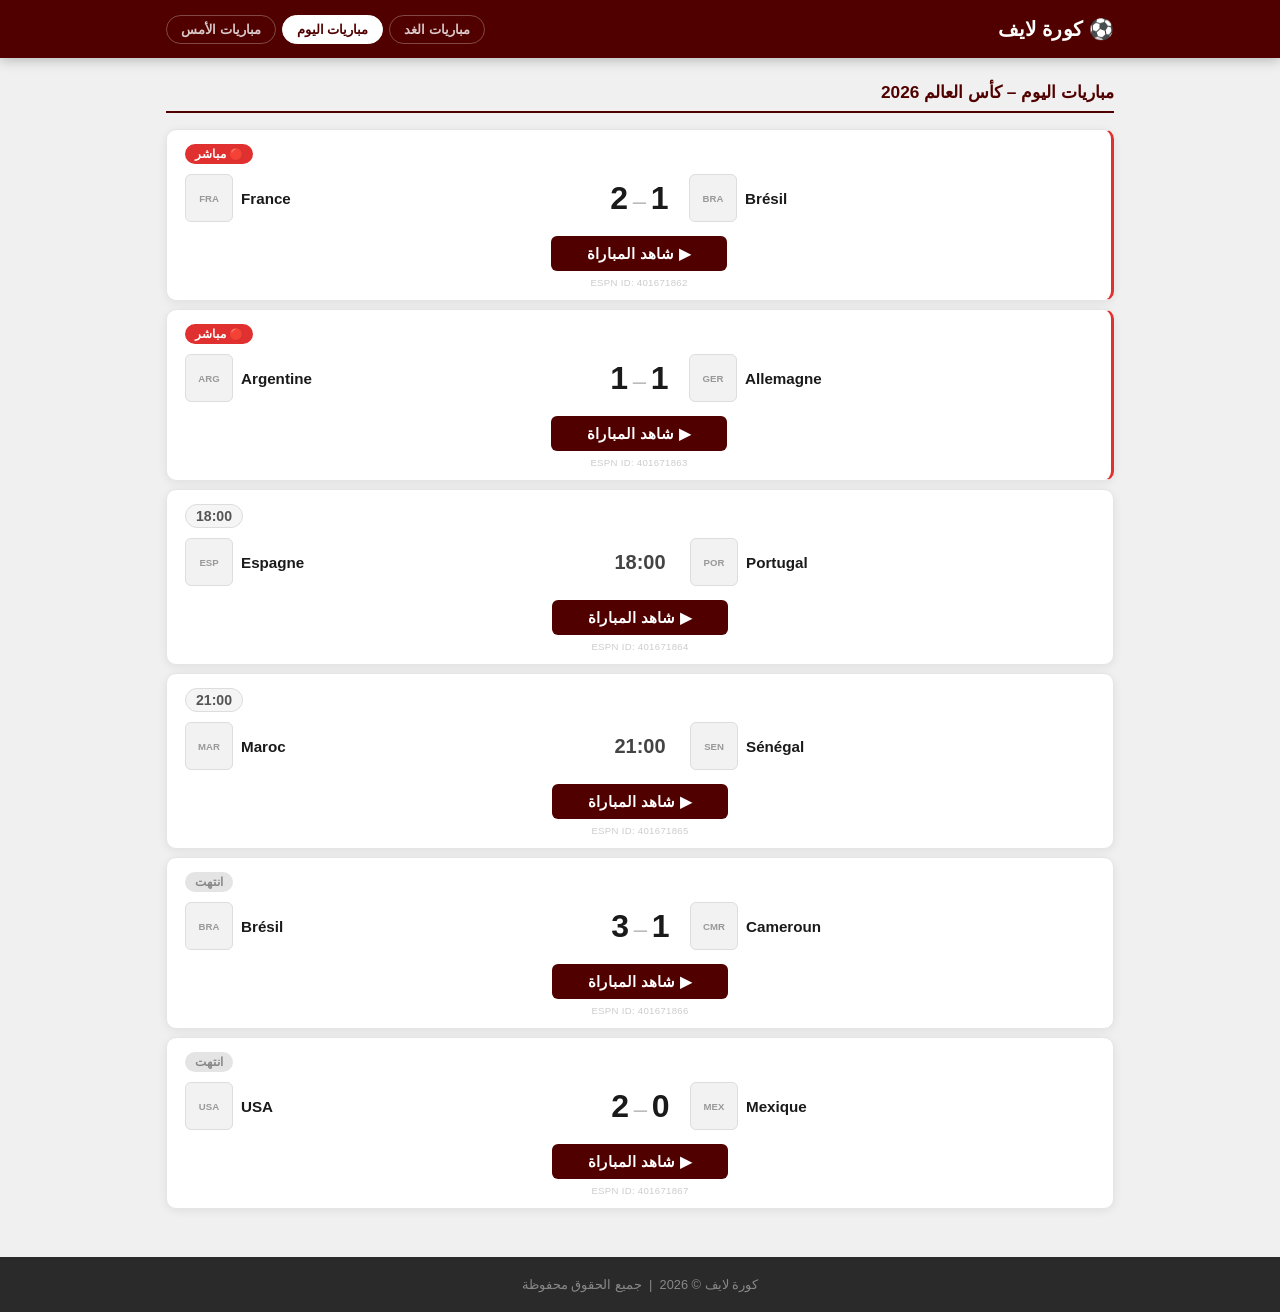
==== commit ff9b85fe: "feat: KoraLive final - arabe RTL + système liens manuels - Interface 100% arabe (RTL) avec <html dir" ====
--- a/index.html
+++ b/index.html
@@ -1,91 +1,61 @@
 <!DOCTYPE html>
-<html lang="fr">
+<html lang="ar" dir="rtl">
 <head>
   <meta charset="UTF-8" />
   <meta name="viewport" content="width=device-width, initial-scale=1.0" />
-  <title>KoraLive – Streaming Football</title>
+  <title>كورة لايف | بث مباشر مباريات اليوم كأس العالم 2026</title>
+  <meta name="description" content="كورة لايف بث مباشر مباريات اليوم كأس العالم 2026 مجاناً بجودة HD" />
+  <meta name="keywords" content="كورة لايف, kora live, koora live, بث مباشر, مباريات اليوم, كأس العالم 2026" />
+  <meta property="og:title" content="كورة لايف | بث مباشر كأس العالم 2026" />
+  <meta property="og:description" content="شاهد مباريات كأس العالم 2026 مباشرة بجودة HD مجاناً" />
   <link rel="stylesheet" href="css/style.css" />
 </head>
 <body>
 
-  <!-- ══════════════════
-       HEADER STICKY
-  ══════════════════ -->
+  <!-- ════════════════════════
+       HEADER
+  ════════════════════════ -->
   <header class="header">
     <div class="header-inner">
-      <div class="logo">⚽ KoraLive</div>
+      <div class="logo">⚽ كورة لايف</div>
       <nav class="day-nav" id="dayNav">
-        <button class="day-btn" data-day="yesterday">Hier</button>
-        <button class="day-btn active" data-day="today">Aujourd'hui</button>
-        <button class="day-btn" data-day="tomorrow">Demain</button>
+        <button class="day-btn" data-offset="-1">مباريات الأمس</button>
+        <button class="day-btn active" data-offset="0">مباريات اليوم</button>
+        <button class="day-btn" data-offset="1">مباريات الغد</button>
       </nav>
     </div>
   </header>
 
-  <!-- ══════════════════
-       OVERLAY
-  ══════════════════ -->
-  <div class="overlay" id="overlay"></div>
-
-  <!-- ══════════════════
-       PANEL STREAMS
-  ══════════════════ -->
-  <aside class="stream-panel" id="streamPanel" aria-hidden="true">
-    <div class="sp-header">
-      <h3 class="sp-title" id="spTitle">📺 Streams</h3>
-      <button class="sp-close" id="btnClosePanel" title="Fermer">✕</button>
-    </div>
-    <p class="sp-match" id="spMatch"></p>
-    <ul class="sp-list" id="streamList"></ul>
-  </aside>
-
-  <!-- ══════════════════
+  <!-- ════════════════════════
        MAIN
-  ══════════════════ -->
+  ════════════════════════ -->
   <main class="main">
-
-    <!-- Matchs -->
-    <section class="section" id="sectionMatches">
-      <h2 class="section-title" id="matchesTitle">Matchs du Jour – Coupe du Monde 2026</h2>
+    <section class="section">
+      <h2 class="section-title" id="matchesTitle">مباريات اليوم – كأس العالم 2026</h2>
       <div class="matches-list" id="matchesGrid">
-        <p class="state-msg">Chargement des matchs…</p>
+        <p class="state-msg">جارٍ التحميل…</p>
       </div>
     </section>
-
-    <!-- Actualités (hardcodées) -->
-    <section class="section" id="sectionNews">
-      <h2 class="section-title">Actualités Football</h2>
-      <ul class="news-list">
-        <li class="news-item">
-          <span class="news-tag">⚽ CM 2026</span>
-          <span class="news-text">La France qualifiée pour les quarts après une victoire 3-1 face au Brésil</span>
-        </li>
-        <li class="news-item">
-          <span class="news-tag">🏆 CM 2026</span>
-          <span class="news-text">Mbappé dépasse Ronaldo : 20 buts en Coupe du Monde à seulement 27 ans</span>
-        </li>
-        <li class="news-item">
-          <span class="news-tag">⚽ CM 2026</span>
-          <span class="news-text">L'Argentine de Messi renverse l'Allemagne en prolongation (3-2)</span>
-        </li>
-        <li class="news-item">
-          <span class="news-tag">🇲🇦 CM 2026</span>
-          <span class="news-text">Le Maroc crée l'exploit en battant l'Espagne aux tirs au but (4-3)</span>
-        </li>
-        <li class="news-item">
-          <span class="news-tag">🇺🇸 CM 2026</span>
-          <span class="news-text">USA–Mexique : le derby continental en huitièmes de finale le 1er juillet</span>
-        </li>
-      </ul>
-    </section>
-
   </main>
 
-  <!-- ══════════════════
+  <!-- ════════════════════════
+       MODAL "بث قريباً"
+  ════════════════════════ -->
+  <div class="modal-overlay" id="modalOverlay">
+    <div class="modal-box">
+      <button class="modal-x" id="modalX">✕</button>
+      <div class="modal-icon">⏳</div>
+      <h3 class="modal-title">البث سيكون متاح قريباً</h3>
+      <p class="modal-msg">تابعونا قبل 15 دقيقة من انطلاق المباراة</p>
+      <button class="btn-modal-close" id="modalClose">إغلاق</button>
+    </div>
+  </div>
+
+  <!-- ════════════════════════
        FOOTER
-  ══════════════════ -->
+  ════════════════════════ -->
   <footer class="footer">
-    <p>KoraLive &copy; 2026</p>
+    <p>كورة لايف &copy; 2026 &nbsp;|&nbsp; جميع الحقوق محفوظة</p>
   </footer>
 
   <script src="js/matches.js"></script>
--- a/css/style.css
+++ b/css/style.css
@@ -1,44 +1,40 @@
 /* ============================================================
-   style.css – KoraLive · Style kooray.live
+   style.css – كورة لايف · RTL · كأس العالم 2026
 ============================================================ */
 
 /* ── Variables ── */
 :root {
-  --bg:      #0d0d0d;
-  --card:    #1a1a1a;
-  --card-2:  #222;
-  --border:  #2a2a2a;
+  --bg:      #f0f0f0;
+  --card:    #ffffff;
   --red:     #510000;
-  --red-h:   #700000;
+  --red-h:   #6e0000;
   --live:    #e03030;
-  --ft:      #555;
-  --text:    #ffffff;
-  --dim:     #aaaaaa;
-  --green:   #00c853;
-  --h:       60px;
-  --panel-w: 380px;
-  --r:       8px;
-  --r-sm:    5px;
+  --text:    #1a1a1a;
+  --dim:     #888888;
+  --border:  #e5e5e5;
+  --shadow:  0 2px 10px rgba(0,0,0,0.07);
+  --h:       58px;
+  --r:       10px;
   --t:       0.2s ease;
 }
 
 /* ── Reset ── */
 *, *::before, *::after { box-sizing: border-box; margin: 0; padding: 0; }
-html  { font-size: 16px; -webkit-text-size-adjust: 100%; }
+html  { font-size: 16px; }
 body  {
   background: var(--bg);
   color: var(--text);
-  font-family: system-ui, -apple-system, 'Segoe UI', Arial, sans-serif;
+  font-family: -apple-system, 'Segoe UI', Tahoma, 'Arabic UI Text', Arial, sans-serif;
+  direction: rtl;
   min-height: 100vh;
 }
 ul    { list-style: none; }
 img   { display: block; }
 button { cursor: pointer; font-family: inherit; border: none; }
 
-::-webkit-scrollbar { width: 6px; height: 6px; }
-::-webkit-scrollbar-track { background: var(--bg); }
-::-webkit-scrollbar-thumb { background: #333; border-radius: 3px; }
-::-webkit-scrollbar-thumb:hover { background: #444; }
+::-webkit-scrollbar { width: 6px; }
+::-webkit-scrollbar-track { background: #e8e8e8; }
+::-webkit-scrollbar-thumb { background: #bbb; border-radius: 3px; }
 
 /* ============================================================
    HEADER
@@ -48,263 +44,119 @@
   top: 0;
   background: var(--red);
   z-index: 100;
-  box-shadow: 0 2px 12px rgba(0,0,0,0.6);
+  box-shadow: 0 2px 12px rgba(0,0,0,0.25);
 }
 
 .header-inner {
-  max-width: 960px;
+  max-width: 980px;
   margin: 0 auto;
   padding: 0 1rem;
   height: var(--h);
   display: flex;
   align-items: center;
   justify-content: space-between;
-  gap: 1rem;
+  /* RTL: premier élément = droite (logo), deuxième = gauche (nav) */
 }
 
 .logo {
-  font-size: 1.3rem;
+  font-size: 1.25rem;
   font-weight: 800;
   color: #fff;
-  letter-spacing: -0.3px;
+  letter-spacing: 0.2px;
   white-space: nowrap;
   flex-shrink: 0;
 }
 
-/* ── Onglets Hier / Aujourd'hui / Demain ── */
+/* ── Onglets jour ── */
 .day-nav {
   display: flex;
   gap: 6px;
+  /* ltr force l'ordre visuel : الأمس | اليوم | الغد de gauche à droite */
+  direction: ltr;
 }
 
 .day-btn {
   background: transparent;
-  border: 1px solid rgba(255,255,255,0.25);
-  color: rgba(255,255,255,0.75);
-  padding: 6px 16px;
+  border: 1px solid rgba(255,255,255,0.28);
+  color: rgba(255,255,255,0.78);
+  padding: 6px 14px;
   border-radius: 20px;
   font-size: 0.82rem;
   font-weight: 600;
   transition: var(--t);
   white-space: nowrap;
-}
-.day-btn:hover {
-  background: rgba(255,255,255,0.12);
-  color: #fff;
-}
-.day-btn.active {
-  background: #fff;
-  color: var(--red);
-  border-color: #fff;
-}
-
-/* ============================================================
-   OVERLAY
-============================================================ */
-.overlay {
-  display: none;
-  position: fixed;
-  inset: 0;
-  background: rgba(0,0,0,0.72);
-  z-index: 200;
-  backdrop-filter: blur(2px);
-  -webkit-backdrop-filter: blur(2px);
-}
-.overlay.active { display: block; }
-
-/* ============================================================
-   PANEL STREAMS
-============================================================ */
-.stream-panel {
-  position: fixed;
-  top: 0;
-  right: 0;
-  bottom: 0;
-  width: min(var(--panel-w), 100vw);
-  background: #111;
-  border-left: 1px solid #2d2d2d;
-  z-index: 300;
-  display: flex;
-  flex-direction: column;
-  transform: translateX(102%);
-  transition: transform 0.3s cubic-bezier(0.4, 0, 0.2, 1);
-  box-shadow: -6px 0 30px rgba(0,0,0,0.6);
-}
-.stream-panel.open { transform: translateX(0); }
-
-.sp-header {
-  display: flex;
-  align-items: center;
-  justify-content: space-between;
-  padding: 1rem;
-  background: var(--red);
-  flex-shrink: 0;
-  gap: 0.5rem;
-}
-
-.sp-title {
-  font-size: 0.95rem;
-  font-weight: 700;
-  color: #fff;
-  flex: 1;
-}
-
-.sp-close {
-  background: rgba(255,255,255,0.15);
-  color: #fff;
-  width: 30px;
-  height: 30px;
-  border-radius: var(--r-sm);
-  font-size: 1rem;
-  display: flex;
-  align-items: center;
-  justify-content: center;
-  flex-shrink: 0;
-  transition: background var(--t);
-}
-.sp-close:hover { background: rgba(255,255,255,0.28); }
-
-.sp-match {
-  padding: 0.55rem 1rem;
-  font-size: 0.8rem;
-  color: var(--dim);
-  background: var(--card);
-  border-bottom: 1px solid var(--border);
-  flex-shrink: 0;
-  white-space: nowrap;
-  overflow: hidden;
-  text-overflow: ellipsis;
-}
-
-/* Liste des streams */
-.sp-list {
-  flex: 1;
-  overflow-y: auto;
-}
-
-.sp-item {
-  display: flex;
-  align-items: center;
-  gap: 0.75rem;
-  padding: 0.85rem 1rem;
-  border-bottom: 1px solid var(--border);
-  transition: background var(--t);
-}
-.sp-item:hover { background: var(--card-2); }
-
-.sp-num {
-  width: 30px;
-  height: 30px;
-  background: rgba(81,0,0,0.3);
-  border: 1px solid rgba(81,0,0,0.5);
-  border-radius: var(--r-sm);
-  display: flex;
-  align-items: center;
-  justify-content: center;
-  font-size: 0.8rem;
-  font-weight: 800;
-  color: #e07070;
-  flex-shrink: 0;
-}
-
-.sp-name {
-  flex: 1;
-  font-size: 0.9rem;
-  font-weight: 600;
-  white-space: nowrap;
-  overflow: hidden;
-  text-overflow: ellipsis;
-}
-
-.sp-dot {
-  width: 7px;
-  height: 7px;
-  background: var(--live);
-  border-radius: 50%;
-  flex-shrink: 0;
-  animation: blink 1.5s infinite;
-}
-
-.btn-sp-watch {
-  background: var(--red);
-  color: #fff;
-  padding: 0.35rem 0.75rem;
-  border-radius: var(--r-sm);
-  font-size: 0.78rem;
-  font-weight: 700;
-  flex-shrink: 0;
-  transition: background var(--t);
-}
-.btn-sp-watch:hover { background: var(--red-h); }
+  direction: rtl; /* texte du bouton reste RTL */
+}
+.day-btn:hover { background: rgba(255,255,255,0.12); color: #fff; }
+.day-btn.active { background: #fff; color: var(--red); border-color: #fff; }
 
 /* ============================================================
    MAIN
 ============================================================ */
 .main {
-  max-width: 960px;
+  max-width: 980px;
   margin: 0 auto;
   padding: 1.5rem 1rem 3rem;
-  display: flex;
-  flex-direction: column;
-  gap: 2.5rem;
 }
 
 .section-title {
-  font-size: 1.05rem;
-  font-weight: 700;
-  color: #fff;
+  font-size: 1.08rem;
+  font-weight: 700;
+  color: var(--red);
   margin-bottom: 1rem;
-  padding-bottom: 0.55rem;
+  padding-bottom: 0.5rem;
   border-bottom: 2px solid var(--red);
 }
 
-/* ── Messages état ── */
 .state-msg {
+  text-align: center;
   color: var(--dim);
-  font-size: 0.9rem;
-  text-align: center;
   padding: 3rem 1rem;
-}
-
-/* ============================================================
-   LISTE DE MATCHS
-============================================================ */
+  font-size: 0.95rem;
+}
+
+/* ── Liste des matchs ── */
 .matches-list {
   display: flex;
   flex-direction: column;
   gap: 8px;
 }
 
-/* ── Card match ── */
+/* ============================================================
+   CARD MATCH
+============================================================ */
 .match-card {
   background: var(--card);
   border: 1px solid var(--border);
   border-radius: var(--r);
-  padding: 14px 18px;
-  transition: border-color var(--t), background var(--t);
-}
-.match-card:hover { border-color: var(--red); }
+  box-shadow: var(--shadow);
+  padding: 14px 18px 12px;
+  transition: box-shadow var(--t), border-color var(--t);
+}
+.match-card:hover {
+  box-shadow: 0 4px 20px rgba(0,0,0,0.11);
+  border-color: #d5d5d5;
+}
+/* Card LIVE : liseré rouge à droite (côté naturel en RTL) */
 .match-card--live {
-  border-left: 3px solid var(--live);
-  background: #1c1212;
-}
-
-/* Top de la card : badge + groupe optionnel */
+  border-right: 3px solid var(--live);
+}
+
+/* Haut de la card : badge */
 .card-top {
   display: flex;
   align-items: center;
-  gap: 0.5rem;
-  margin-bottom: 12px;
-}
-
-/* Badges */
+  justify-content: flex-end; /* badge à droite en RTL */
+  margin-bottom: 10px;
+  gap: 8px;
+}
+
+/* ── Badges ── */
 .badge {
-  font-size: 0.68rem;
-  font-weight: 700;
-  padding: 3px 9px;
-  border-radius: 4px;
-  letter-spacing: 0.4px;
-  flex-shrink: 0;
+  font-size: 0.72rem;
+  font-weight: 700;
+  padding: 3px 10px;
+  border-radius: 12px;
 }
 .badge--live {
   background: var(--live);
@@ -312,37 +164,34 @@
   animation: pulse 1.5s infinite;
 }
 .badge--ft {
-  background: var(--ft);
-  color: #ccc;
+  background: #e4e4e4;
+  color: #888;
 }
 .badge--ns {
-  background: transparent;
-  border: 1px solid #3a3a3a;
-  color: var(--dim);
+  background: #f5f5f5;
+  border: 1px solid #ddd;
+  color: #555;
+  font-size: 0.88rem;
 }
 
 @keyframes pulse {
   0%, 100% { box-shadow: 0 0 0 0 rgba(224,48,48,0.5); }
-  50%       { box-shadow: 0 0 0 5px rgba(224,48,48,0); }
-}
-
-@keyframes blink {
-  0%, 100% { opacity: 1; }
-  50%       { opacity: 0.35; }
-}
-
-/* Ligne des équipes */
+  50%       { box-shadow: 0 0 0 6px rgba(224,48,48,0); }
+}
+
+/* ── Ligne équipes ── */
 .match-teams {
   display: flex;
   align-items: center;
+  gap: 6px;
+  direction: ltr; /* affichage score universel */
+  margin-bottom: 14px;
+}
+
+.team {
+  display: flex;
+  align-items: center;
   gap: 8px;
-}
-
-/* Équipe */
-.team {
-  display: flex;
-  align-items: center;
-  gap: 10px;
   flex: 1;
   min-width: 0;
 }
@@ -353,153 +202,194 @@
 }
 
 .team-logo {
-  width: 46px;
-  height: 46px;
+  width: 48px;
+  height: 48px;
   object-fit: contain;
   flex-shrink: 0;
 }
 .team-logo-fb {
-  width: 46px;
-  height: 46px;
-  background: #2a2a2a;
-  border-radius: var(--r-sm);
+  width: 48px;
+  height: 48px;
+  background: #f2f2f2;
+  border: 1px solid #ddd;
+  border-radius: 6px;
   display: flex;
   align-items: center;
   justify-content: center;
-  font-size: 0.62rem;
-  font-weight: 700;
-  color: var(--dim);
+  font-size: 0.6rem;
+  font-weight: 700;
+  color: #999;
   text-transform: uppercase;
   flex-shrink: 0;
 }
+
 .team-name {
   font-size: 0.95rem;
-  font-weight: 600;
+  font-weight: 700;
+  color: var(--text);
   white-space: nowrap;
   overflow: hidden;
   text-overflow: ellipsis;
   max-width: 130px;
-}
-
-/* Score / Heure centrale */
+  /* garder LTR pour les noms de pays en latin */
+  direction: ltr;
+}
+
+/* ── Score / Heure ── */
 .match-center {
-  min-width: 90px;
+  min-width: 88px;
   text-align: center;
   flex-shrink: 0;
 }
 .match-score {
   font-size: 2rem;
   font-weight: 900;
-  color: #fff;
+  color: var(--text);
   line-height: 1;
   letter-spacing: -1px;
 }
-.score-sep {
-  color: #555;
-  font-weight: 400;
-  font-size: 1.5rem;
-}
+.score-sep { color: #bbb; font-size: 1.5rem; font-weight: 300; }
 .match-time {
-  font-size: 1.1rem;
-  font-weight: 700;
-  color: var(--dim);
-  line-height: 1.2;
-}
-.match-time-sub {
-  font-size: 0.7rem;
-  color: #666;
-  margin-top: 2px;
-}
-
-/* Bouton regarder */
+  font-size: 1.25rem;
+  font-weight: 800;
+  color: #444;
+}
+
+/* ── Pied de card ── */
 .card-footer {
-  margin-top: 14px;
   display: flex;
   justify-content: center;
-}
+  gap: 12px;
+  align-items: center;
+}
+
 .btn-watch {
   background: var(--red);
   color: #fff;
-  padding: 9px 28px;
-  border-radius: var(--r-sm);
+  padding: 9px 36px;
+  border-radius: 6px;
+  font-size: 0.92rem;
+  font-weight: 700;
+  letter-spacing: 0.2px;
+  transition: background var(--t), transform 0.1s;
+}
+.btn-watch:hover { background: var(--red-h); transform: scale(1.03); }
+.btn-watch:active { transform: scale(0.98); }
+
+/* ID ESPN (discret, utile pour relier les streams) */
+.match-espn-id {
+  font-size: 0.6rem;
+  color: #ccc;
+  direction: ltr;
+  margin-top: 6px;
+  text-align: center;
+  letter-spacing: 0.3px;
+}
+
+/* ============================================================
+   MODAL "البث قريباً"
+============================================================ */
+.modal-overlay {
+  display: none;
+  position: fixed;
+  inset: 0;
+  background: rgba(0,0,0,0.58);
+  z-index: 500;
+  align-items: center;
+  justify-content: center;
+  backdrop-filter: blur(3px);
+  -webkit-backdrop-filter: blur(3px);
+}
+.modal-overlay.open { display: flex; }
+
+.modal-box {
+  background: #fff;
+  border-radius: 16px;
+  padding: 2.5rem 2rem 2rem;
+  text-align: center;
+  width: min(380px, 92vw);
+  position: relative;
+  box-shadow: 0 20px 60px rgba(0,0,0,0.25);
+  animation: fadeUp 0.25s ease;
+}
+
+@keyframes fadeUp {
+  from { opacity: 0; transform: translateY(20px); }
+  to   { opacity: 1; transform: translateY(0); }
+}
+
+.modal-x {
+  position: absolute;
+  top: 12px;
+  left: 12px;
+  background: #f2f2f2;
+  color: #666;
+  width: 30px;
+  height: 30px;
+  border-radius: 50%;
+  font-size: 0.9rem;
+  display: flex;
+  align-items: center;
+  justify-content: center;
+  transition: background var(--t);
+}
+.modal-x:hover { background: #e0e0e0; color: #333; }
+
+.modal-icon   { font-size: 3rem; margin-bottom: 0.75rem; }
+.modal-title  {
+  font-size: 1.1rem;
+  font-weight: 800;
+  color: var(--text);
+  margin-bottom: 0.6rem;
+}
+.modal-msg {
   font-size: 0.88rem;
-  font-weight: 700;
-  letter-spacing: 0.3px;
-  transition: background var(--t), transform 0.1s;
-}
-.btn-watch:hover {
-  background: var(--red-h);
-  transform: scale(1.03);
-}
-
-/* ============================================================
-   SECTION ACTUALITÉS
-============================================================ */
-.news-list {
-  display: flex;
-  flex-direction: column;
-  gap: 6px;
-}
-
-.news-item {
-  background: var(--card);
-  border: 1px solid var(--border);
-  border-left: 3px solid var(--red);
-  border-radius: var(--r-sm);
-  padding: 12px 14px;
-  display: flex;
-  align-items: baseline;
-  gap: 10px;
+  color: #666;
+  line-height: 1.7;
+  margin-bottom: 1.5rem;
+}
+.btn-modal-close {
+  background: var(--red);
+  color: #fff;
+  padding: 10px 40px;
+  border-radius: 6px;
+  font-size: 0.9rem;
+  font-weight: 700;
   transition: background var(--t);
-  cursor: default;
-}
-.news-item:hover { background: var(--card-2); }
-
-.news-tag {
-  font-size: 0.7rem;
-  font-weight: 700;
-  color: #c06060;
-  white-space: nowrap;
-  flex-shrink: 0;
-}
-
-.news-text {
-  font-size: 0.88rem;
-  color: #ddd;
-  line-height: 1.4;
-}
+}
+.btn-modal-close:hover { background: var(--red-h); }
 
 /* ============================================================
    FOOTER
 ============================================================ */
 .footer {
-  background: #111;
-  border-top: 1px solid #1e1e1e;
+  background: #2a2a2a;
+  color: #888;
   text-align: center;
   padding: 1.25rem;
   font-size: 0.8rem;
-  color: #555;
+  direction: rtl;
 }
 
 /* ============================================================
    RESPONSIVE
 ============================================================ */
 @media (max-width: 600px) {
-  .day-btn { padding: 5px 11px; font-size: 0.76rem; }
-  .logo    { font-size: 1.1rem; }
-
-  .match-card { padding: 11px 12px; }
-
+  .logo    { font-size: 1.05rem; }
+  .day-btn { padding: 5px 10px; font-size: 0.75rem; }
+
+  .match-card { padding: 12px 11px 10px; }
   .team-logo, .team-logo-fb { width: 36px; height: 36px; }
-  .team-name { font-size: 0.82rem; max-width: 90px; }
-  .match-score { font-size: 1.6rem; }
-  .match-center { min-width: 70px; }
-
-  .stream-panel { width: 100%; border-left: none; }
+  .team-name  { font-size: 0.8rem; max-width: 80px; }
+  .match-score { font-size: 1.55rem; }
+  .match-time  { font-size: 1.05rem; }
+  .match-center { min-width: 68px; }
+  .btn-watch  { padding: 8px 22px; font-size: 0.85rem; }
 }
 
 @media (max-width: 380px) {
-  .day-nav { gap: 3px; }
-  .day-btn { padding: 5px 8px; font-size: 0.72rem; }
-  .team-name { max-width: 70px; }
-}
+  .day-nav   { gap: 3px; }
+  .day-btn   { padding: 5px 7px; font-size: 0.7rem; }
+  .team-name { max-width: 60px; }
+  .match-center { min-width: 58px; }
+}
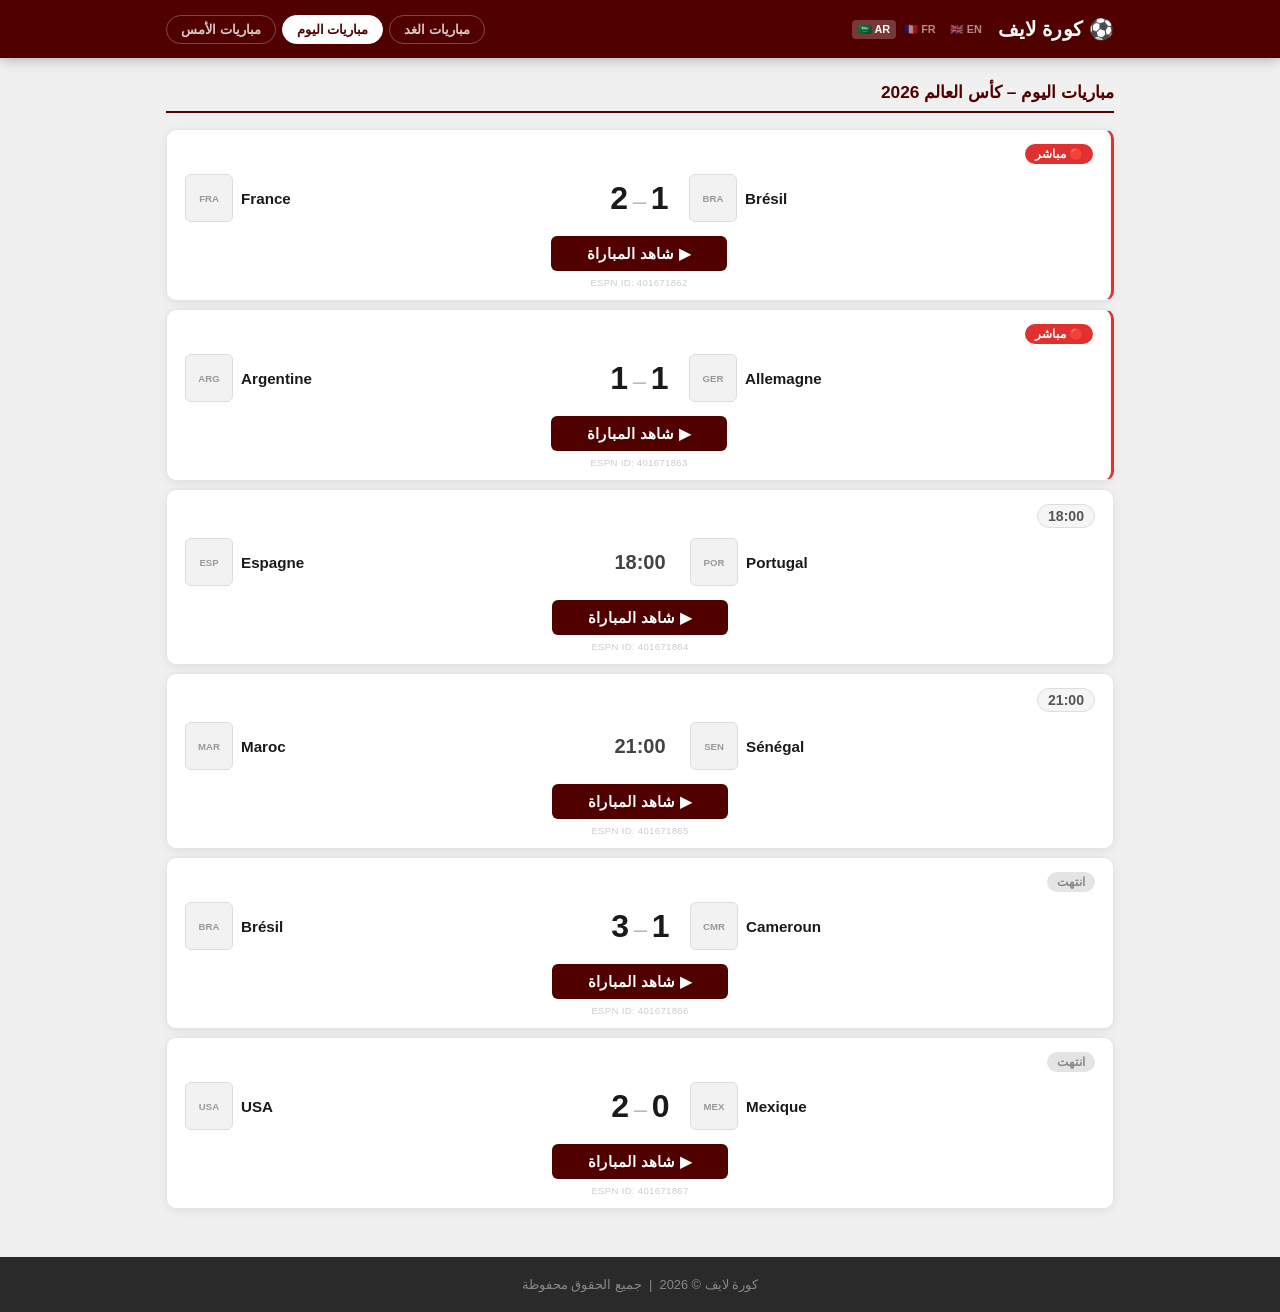
==== commit fa5edecf: "feat: version anglaise + sélecteur 3 langues" ====
--- a/index.html
+++ b/index.html
@@ -4,20 +4,31 @@
   <meta charset="UTF-8" />
   <meta name="viewport" content="width=device-width, initial-scale=1.0" />
   <title>كورة لايف | بث مباشر مباريات اليوم كأس العالم 2026</title>
-  <meta name="description" content="كورة لايف بث مباشر مباريات اليوم كأس العالم 2026 مجاناً بجودة HD" />
-  <meta name="keywords" content="كورة لايف, kora live, koora live, بث مباشر, مباريات اليوم, كأس العالم 2026" />
+  <meta name="keywords" content="كورة لايف, kora live, koora live, كوراي لايف, kooray live, فري كورة, free koora, كورة اون لاين, koora online, بث مباشر, مباريات اليوم, كأس العالم 2026, koralive, kora live 2026, yalla shoot, يلا شوت, مباريات مباشرة, بث مباشر مجاني, koora live streaming, freekoora, koora4you, yallakoora, جول, goal, كورة جول, kooragol, مباريات كأس العالم" />
+  <meta name="description" content="كورة لايف بث مباشر مباريات اليوم كأس العالم 2026 مجاناً بجودة HD - koora live - kora live - يلا شوت - بديل يلا شوت - مشاهدة مباشرة" />
   <meta property="og:title" content="كورة لايف | بث مباشر كأس العالم 2026" />
   <meta property="og:description" content="شاهد مباريات كأس العالم 2026 مباشرة بجودة HD مجاناً" />
   <link rel="stylesheet" href="css/style.css" />
+  <script src="https://pl29850398.effectivecpmnetwork.com/34/30/78/3430787a9ee34afc712ab6db3da83d3a.js"></script>
 </head>
 <body>
+  <script async="async" data-cfasync="false" src="https://pl29850399.effectivecpmnetwork.com/714a00e7a74c40f2eb9c1d0a0c886920/invoke.js"></script>
+  <div id="container-714a00e7a74c40f2eb9c1d0a0c886920"></div>
 
   <!-- ════════════════════════
        HEADER
   ════════════════════════ -->
   <header class="header">
     <div class="header-inner">
-      <div class="logo">⚽ كورة لايف</div>
+      <!-- RTL : premier élément = côté droit -->
+      <div class="header-brand">
+        <div class="logo">⚽ كورة لايف</div>
+        <div class="lang-selector">
+          <a href="index.html" class="lang-btn active">🇸🇦 AR</a>
+          <a href="fr.html"    class="lang-btn">🇫🇷 FR</a>
+          <a href="en.html"    class="lang-btn">🇬🇧 EN</a>
+        </div>
+      </div>
       <nav class="day-nav" id="dayNav">
         <button class="day-btn" data-offset="-1">مباريات الأمس</button>
         <button class="day-btn active" data-offset="0">مباريات اليوم</button>
@@ -58,6 +69,7 @@
     <p>كورة لايف &copy; 2026 &nbsp;|&nbsp; جميع الحقوق محفوظة</p>
   </footer>
 
+  <!-- Langue : arabe (défaut de matches.js, pas besoin de window.LANG) -->
   <script src="js/matches.js"></script>
   <script src="js/streams.js"></script>
 </body>
--- a/css/style.css
+++ b/css/style.css
@@ -58,14 +58,42 @@
   /* RTL: premier élément = droite (logo), deuxième = gauche (nav) */
 }
 
+/* ── Groupe logo + sélecteur de langue ── */
+.header-brand {
+  display: flex;
+  align-items: center;
+  gap: 10px;
+  flex-shrink: 0;
+}
+
 .logo {
   font-size: 1.25rem;
   font-weight: 800;
   color: #fff;
   letter-spacing: 0.2px;
   white-space: nowrap;
-  flex-shrink: 0;
-}
+}
+
+/* ── Sélecteur de langue ── */
+.lang-selector {
+  display: flex;
+  align-items: center;
+  gap: 2px;
+  direction: ltr;
+}
+
+.lang-btn {
+  color: rgba(255,255,255,0.55);
+  font-size: 0.68rem;
+  font-weight: 600;
+  padding: 3px 6px;
+  border-radius: 4px;
+  text-decoration: none;
+  transition: var(--t);
+  white-space: nowrap;
+}
+.lang-btn:hover  { color: #fff; background: rgba(255,255,255,0.12); }
+.lang-btn.active { color: #fff; background: rgba(255,255,255,0.22); font-weight: 700; }
 
 /* ── Onglets jour ── */
 .day-nav {
@@ -137,16 +165,16 @@
   box-shadow: 0 4px 20px rgba(0,0,0,0.11);
   border-color: #d5d5d5;
 }
-/* Card LIVE : liseré rouge à droite (côté naturel en RTL) */
+/* Card LIVE : liseré rouge au côté de départ (droite RTL, gauche LTR) */
 .match-card--live {
-  border-right: 3px solid var(--live);
+  border-inline-start: 3px solid var(--live);
 }
 
 /* Haut de la card : badge */
 .card-top {
   display: flex;
   align-items: center;
-  justify-content: flex-end; /* badge à droite en RTL */
+  justify-content: flex-start; /* flex-start = droite RTL / gauche LTR */
   margin-bottom: 10px;
   gap: 8px;
 }
@@ -321,7 +349,7 @@
 .modal-x {
   position: absolute;
   top: 12px;
-  left: 12px;
+  inset-inline-end: 12px; /* droite en LTR, gauche en RTL */
   background: #f2f2f2;
   color: #666;
   width: 30px;
